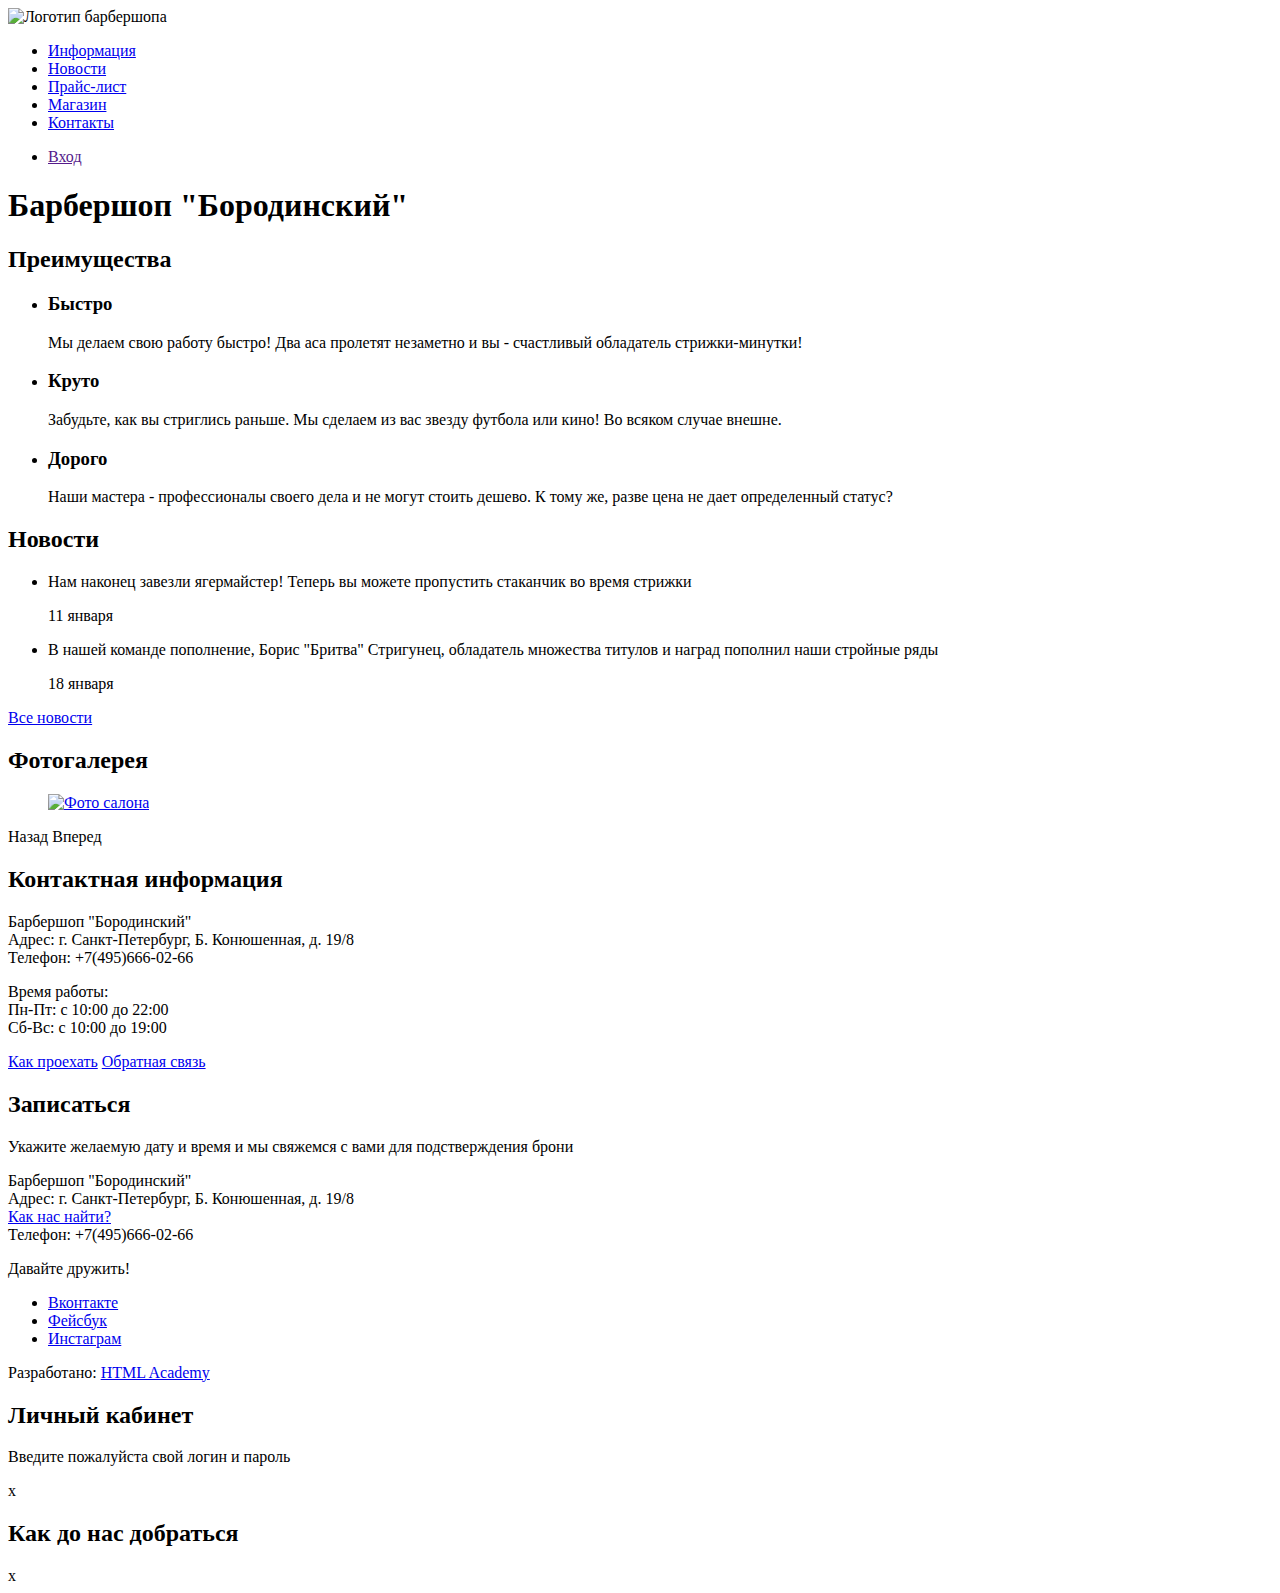
==== index.html @ 33762629 "Выполнила разметку" ====
<!DOCTYPE html>
<html lang="ru">
  <head>
    <meta charset="utf-8">
    <title>HTML Academy: Барбершоп</title>
  </head>
  <body>
    <header class="main-header">
      <nav class="main-navigation">
        <a class="main-header-logo">
          <img scr="img/index-logo.svg" alt="Логотип барбершопа "Бородинский"">
        </a>
        <ul class="site-navigation">
          <li><a href="info.html">Информация</a</li>
          <li><a href="news.html">Новости</a></li>
          <li><a href="price.html">Прайс-лист</a></li>
          <li><a href="shop.html">Магазин</a></li>
          <li><a href="contacts.html">Контакты</a></li>
        </ul>
        <ul class="user-navigation">
          <li><a href="">Вход</a></li>
        </ul>
      </nav>
    </header>
    <main class="container">
      <h1 class="visually-hidden">Барбершоп "Бородинский"</h1>
      <section class="features">
        <h2 class="visually-hidden">Преимущества</h2>
        <ul>
          <li class="feature-item">
            <h3>Быстро</h3>
            <p>
              Мы делаем свою работу быстро! Два аса пролетят незаметно и вы - счастливый обладатель стрижки-минутки!
            </p>
          </li>
          <li class="feature-item">
            <h3>Круто</h3>
            <p>
              Забудьте, как вы стриглись раньше. Мы сделаем из вас звезду футбола или кино! Во всяком случае внешне.
            </p>
          </li>
          <li class="feature-item">
            <h3>Дорого</h3>
            <p>
              Наши мастера - профессионалы своего дела и не могут стоить дешево. К тому же, разве цена не дает определенный статус?
            </p>
          </li>
        </ul>
      </section>
      <section class="news">
        <h2>Новости</h2>
        <ul class="news-list">
          <li class="news-item">
            <p>
              Нам наконец завезли ягермайстер! Теперь вы можете пропустить стаканчик во время стрижки
            </p>
            <time datetime="2018-01-11">11 января</time>
          </li>
          <li class="news-item">
            <p>
              В нашей команде пополнение, Борис "Бритва" Стригунец, обладатель множества титулов и наград пополнил наши стройные ряды
            </p>
            <time datetime="2018-01-18">18 января</time>
          </li>
        </ul>
        <a class="button" href="news.html">Все новости</a>
      </section>
      <section class="gallery">
        <h2>Фотогалерея</h2>
        <figure class="gallery-content">
          <a href="#"><img src="img/studio.jpg" alt="Фото салона"></a>
        </figure>
        <span class="button button-back">Назад</span>
        <span class="button button-next">Вперед</span>
      </section>
      <section class="contacts">
        <h2>Контактная информация</h2>
        <p>
          Барбершоп "Бородинский"<br>
          Адрес: г. Санкт-Петербург, Б. Конюшенная, д. 19/8<br>
          Телефон: +7(495)666-02-66
        </p>
        <p>
          Время работы:<br>
          Пн-Пт: с 10:00 до 22:00<br>
          Сб-Вс: с 10:00 до 19:00
        </p>
        <a class="button" href="map.html">Как проехать</a>
        <a class="button" href="contacts.html">Обратная связь</a>
      </section>
      <section class="appointment">
        <h2>Записаться</h2>
        <p class="appointment-info">
          Укажите желаемую дату и время и мы свяжемся с вами для подстверждения брони
        </p>
        <!--форма-->
      </section>
    </main>
    <footer class="main-footer">
      <p class="footer-contacts">
        Барбершоп "Бородинский"<br>
        Адрес: г. Санкт-Петербург, Б. Конюшенная, д. 19/8<br>
        <a href="map.html">Как нас найти?</a><br>
        Телефон: +7(495)666-02-66
      </p>
      <div class="footer-social">
        <span>Давайте дружить!</span>
        <ul>
          <li class="social-button social-button-vk"><a href="#">Вконтакте</a></li>
          <li class="social-button social-button-fb"><a href="#">Фейсбук</a></li>
          <li class="social-button social-button-inst"><a href="#">Инстаграм</a></li>
        </ul>
      </div>
      <div class="footer-devs">
        <span>Разработано:</span>
        <a class="button" href="https://htmlacademy.ru">HTML Academy</a>
      </div>
    </footer>
    <section class="modal modal-login">
      <h2>Личный кабинет</h2>
      <p>Введите пожалуйста свой логин и пароль</p>
      <!--Форма-->
      <span class="modal-close">х</span>
    </section>
    <section class="modal modal-map">
      <h2 class="visually-hidden">Как до нас добраться</h2>
      <!--Карта-->
      <span class="modal-close">х</span>
    </section>
  </body>
</html>
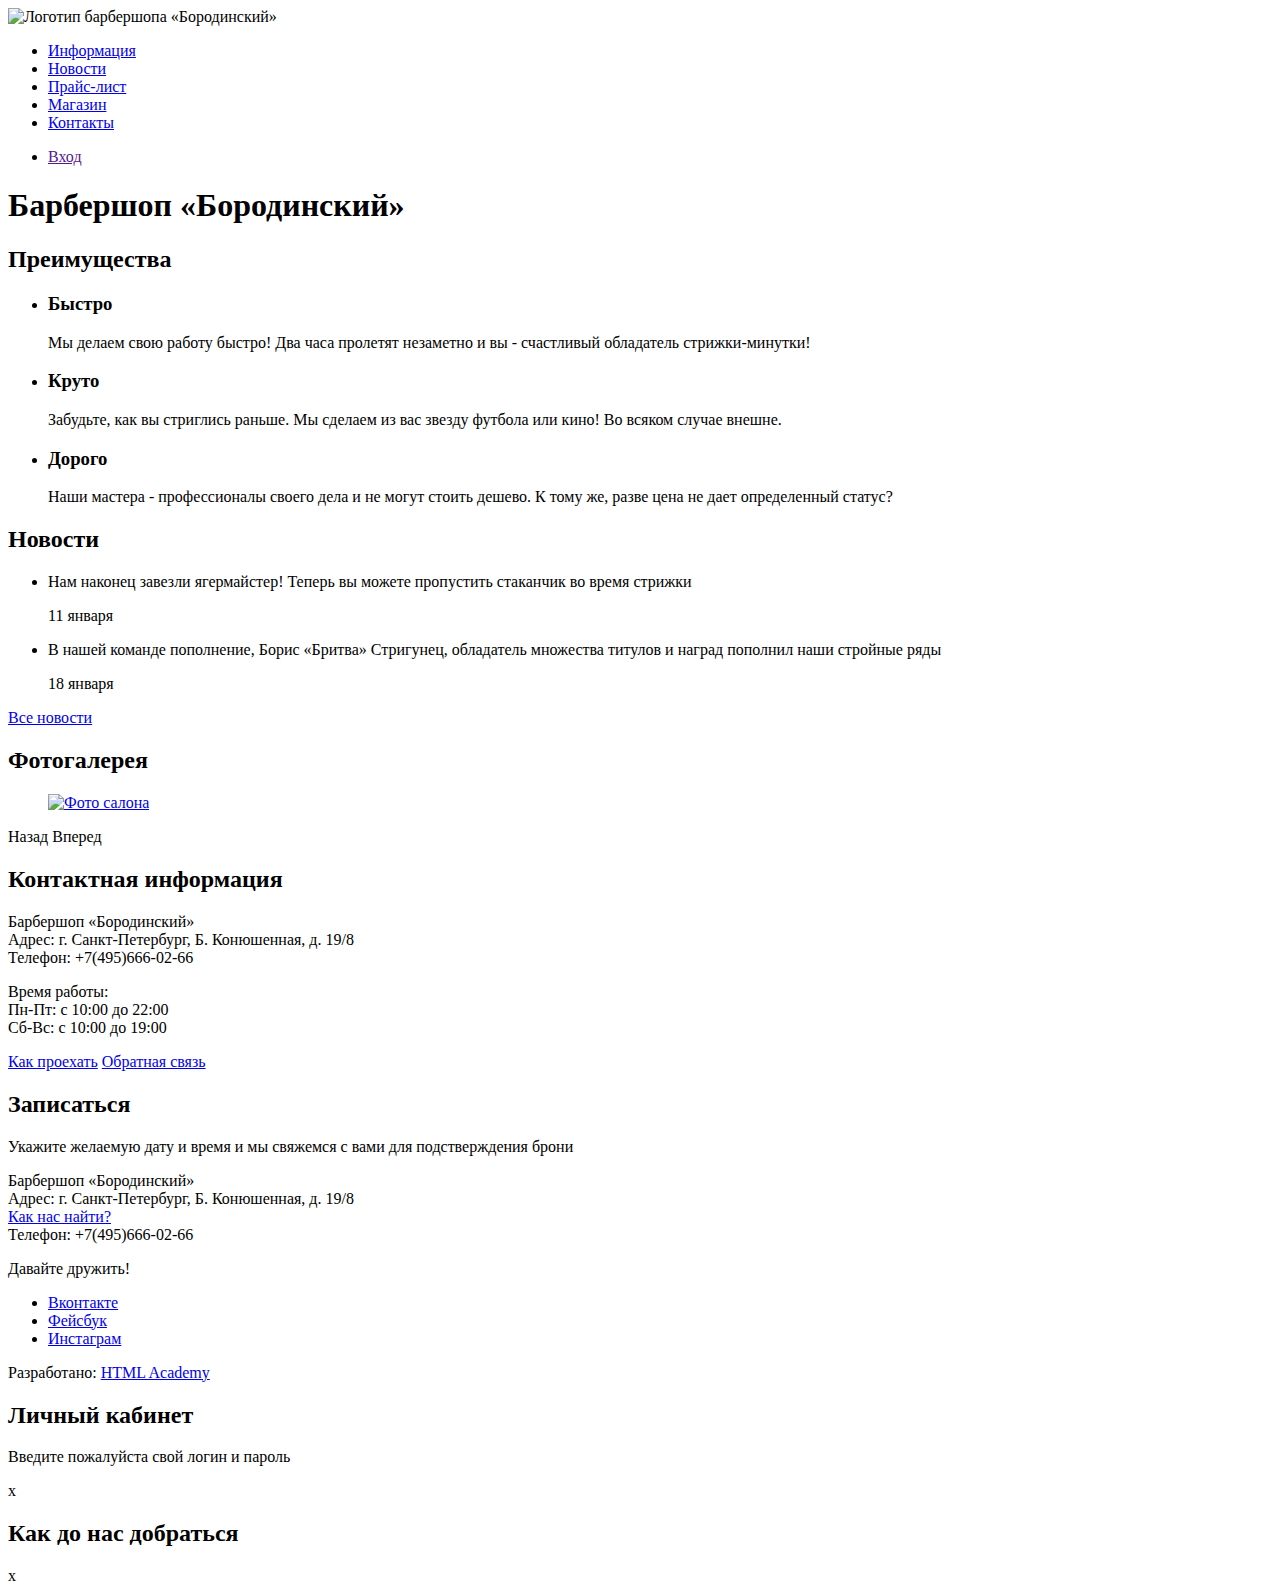
==== commit 15cea607: "Поправила косяки разметки" ====
--- a/index.html
+++ b/index.html
@@ -8,10 +8,10 @@
     <header class="main-header">
       <nav class="main-navigation">
         <a class="main-header-logo">
-          <img scr="img/index-logo.svg" alt="Логотип барбершопа "Бородинский"">
+          <img src="img/index-logo.svg" alt="Логотип барбершопа «Бородинский»">
         </a>
         <ul class="site-navigation">
-          <li><a href="info.html">Информация</a</li>
+          <li><a href="info.html">Информация</a></li>
           <li><a href="news.html">Новости</a></li>
           <li><a href="price.html">Прайс-лист</a></li>
           <li><a href="shop.html">Магазин</a></li>
@@ -23,14 +23,14 @@
       </nav>
     </header>
     <main class="container">
-      <h1 class="visually-hidden">Барбершоп "Бородинский"</h1>
+      <h1 class="visually-hidden">Барбершоп «Бородинский»</h1>
       <section class="features">
         <h2 class="visually-hidden">Преимущества</h2>
         <ul>
           <li class="feature-item">
             <h3>Быстро</h3>
             <p>
-              Мы делаем свою работу быстро! Два аса пролетят незаметно и вы - счастливый обладатель стрижки-минутки!
+              Мы делаем свою работу быстро! Два часа пролетят незаметно и вы - счастливый обладатель стрижки-минутки!
             </p>
           </li>
           <li class="feature-item">
@@ -58,7 +58,7 @@
           </li>
           <li class="news-item">
             <p>
-              В нашей команде пополнение, Борис "Бритва" Стригунец, обладатель множества титулов и наград пополнил наши стройные ряды
+              В нашей команде пополнение, Борис «Бритва» Стригунец, обладатель множества титулов и наград пополнил наши стройные ряды
             </p>
             <time datetime="2018-01-18">18 января</time>
           </li>
@@ -76,7 +76,7 @@
       <section class="contacts">
         <h2>Контактная информация</h2>
         <p>
-          Барбершоп "Бородинский"<br>
+          Барбершоп «Бородинский»<br>
           Адрес: г. Санкт-Петербург, Б. Конюшенная, д. 19/8<br>
           Телефон: +7(495)666-02-66
         </p>
@@ -98,7 +98,7 @@
     </main>
     <footer class="main-footer">
       <p class="footer-contacts">
-        Барбершоп "Бородинский"<br>
+        Барбершоп «Бородинский»<br>
         Адрес: г. Санкт-Петербург, Б. Конюшенная, д. 19/8<br>
         <a href="map.html">Как нас найти?</a><br>
         Телефон: +7(495)666-02-66
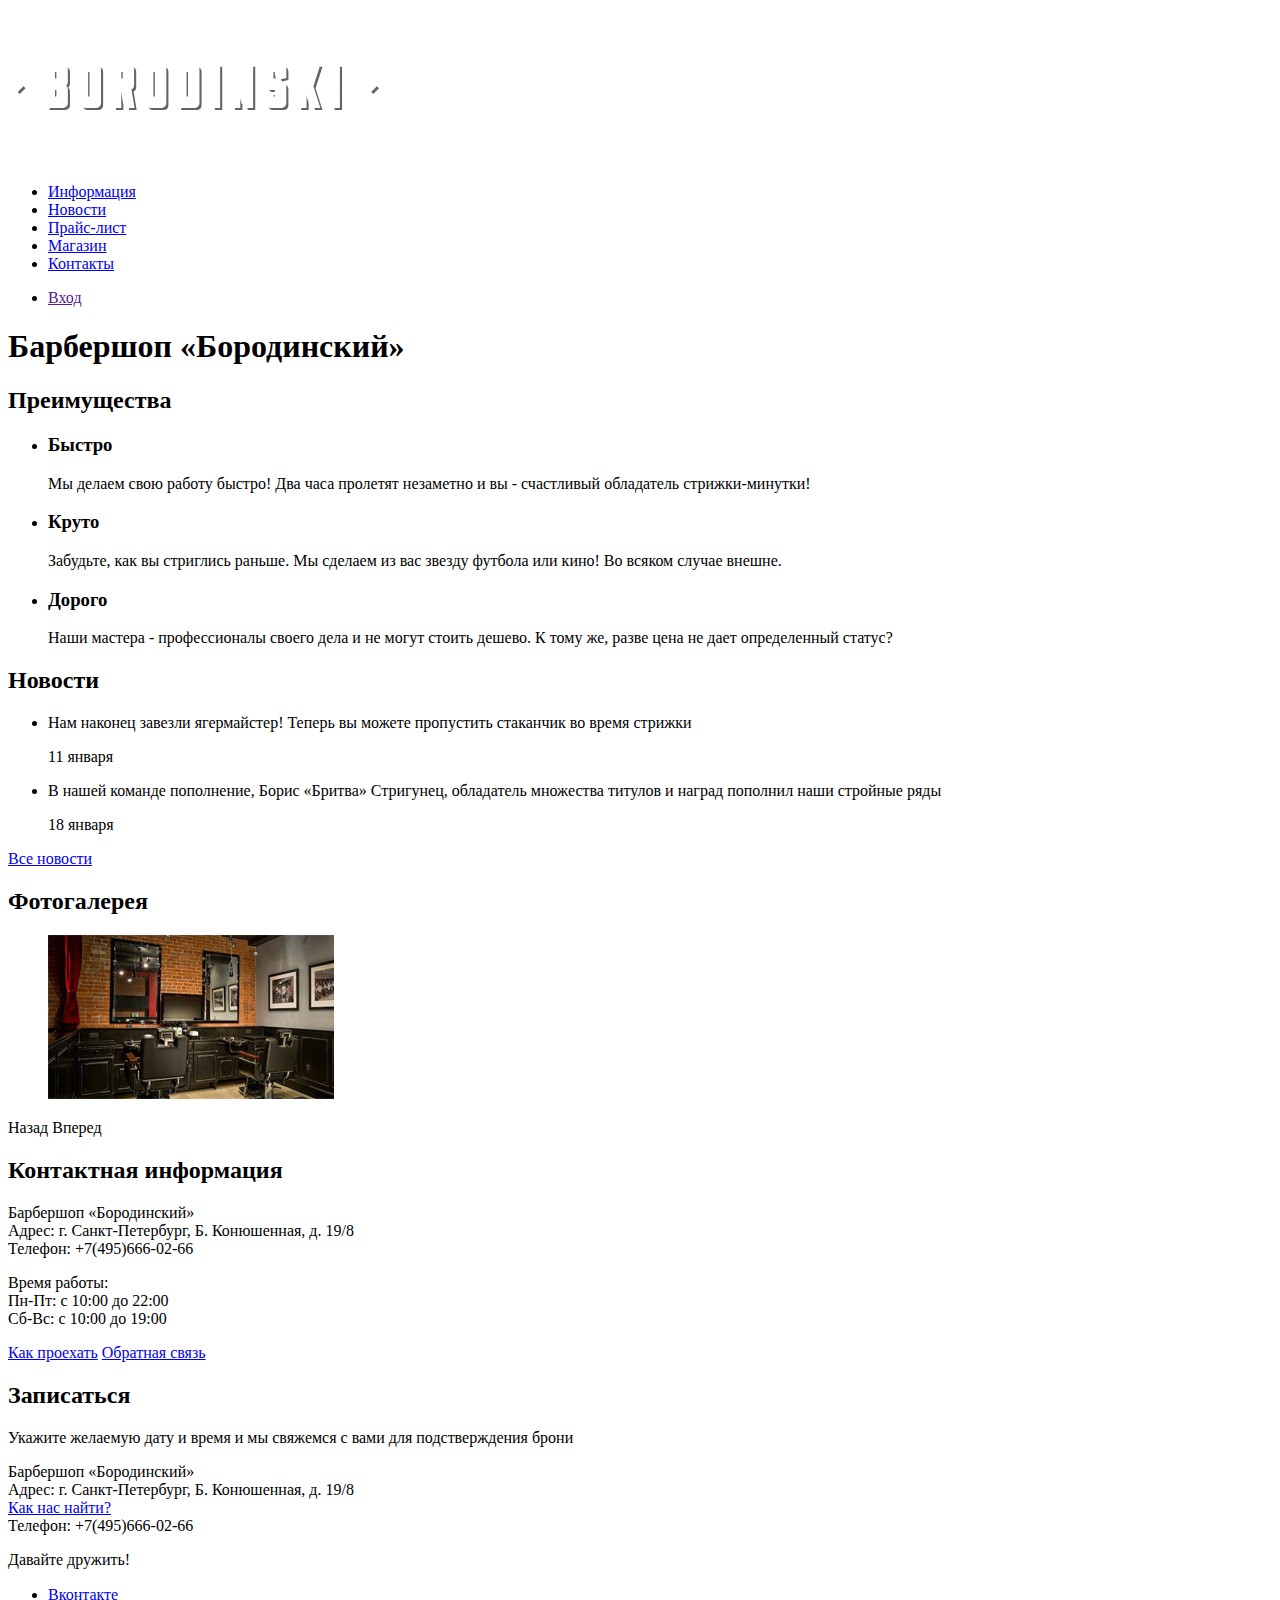
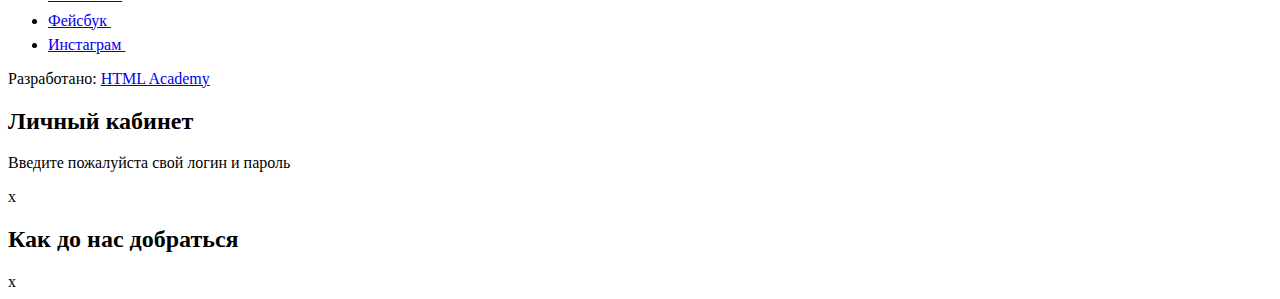
==== commit 6363bbd2: "Добавила графику и разметила страницу Прайс-лист" ====
--- a/index.html
+++ b/index.html
@@ -8,13 +8,13 @@
     <header class="main-header">
       <nav class="main-navigation">
         <a class="main-header-logo">
-          <img src="img/index-logo.svg" alt="Логотип барбершопа «Бородинский»">
+          <img src="img/index-logo.svg" alt="Логотип барбершопа «Бородинский»" width="371" height="155">
         </a>
         <ul class="site-navigation">
           <li><a href="info.html">Информация</a></li>
           <li><a href="news.html">Новости</a></li>
           <li><a href="price.html">Прайс-лист</a></li>
-          <li><a href="shop.html">Магазин</a></li>
+          <li><a href="catalog.html">Магазин</a></li>
           <li><a href="contacts.html">Контакты</a></li>
         </ul>
         <ul class="user-navigation">
@@ -68,7 +68,7 @@
       <section class="gallery">
         <h2>Фотогалерея</h2>
         <figure class="gallery-content">
-          <a href="#"><img src="img/studio.jpg" alt="Фото салона"></a>
+          <a href="#"><img src="img/interior.jpg" alt="Фото салона" width="286" height="164"></a>
         </figure>
         <span class="button button-back">Назад</span>
         <span class="button button-next">Вперед</span>
@@ -106,9 +106,15 @@
       <div class="footer-social">
         <span>Давайте дружить!</span>
         <ul>
-          <li class="social-button social-button-vk"><a href="#">Вконтакте</a></li>
-          <li class="social-button social-button-fb"><a href="#">Фейсбук</a></li>
-          <li class="social-button social-button-inst"><a href="#">Инстаграм</a></li>
+          <li class="social-button social-button-vk"><a href="#">Вконтакте
+            <img src="img/vk.svg" alt="Вконтакте" width="27" height="15">
+          </a></li>
+          <li class="social-button social-button-fb"><a href="#">Фейсбук
+            <img src="img/facebook.svg" alt="Фэйсбук" width="11" height="22">
+          </a></li>
+          <li class="social-button social-button-inst"><a href="#">Инстаграм
+            <img src="img/instagram.svg" alt="Инстаграм" width="20" height="20">
+          </a></li>
         </ul>
       </div>
       <div class="footer-devs">
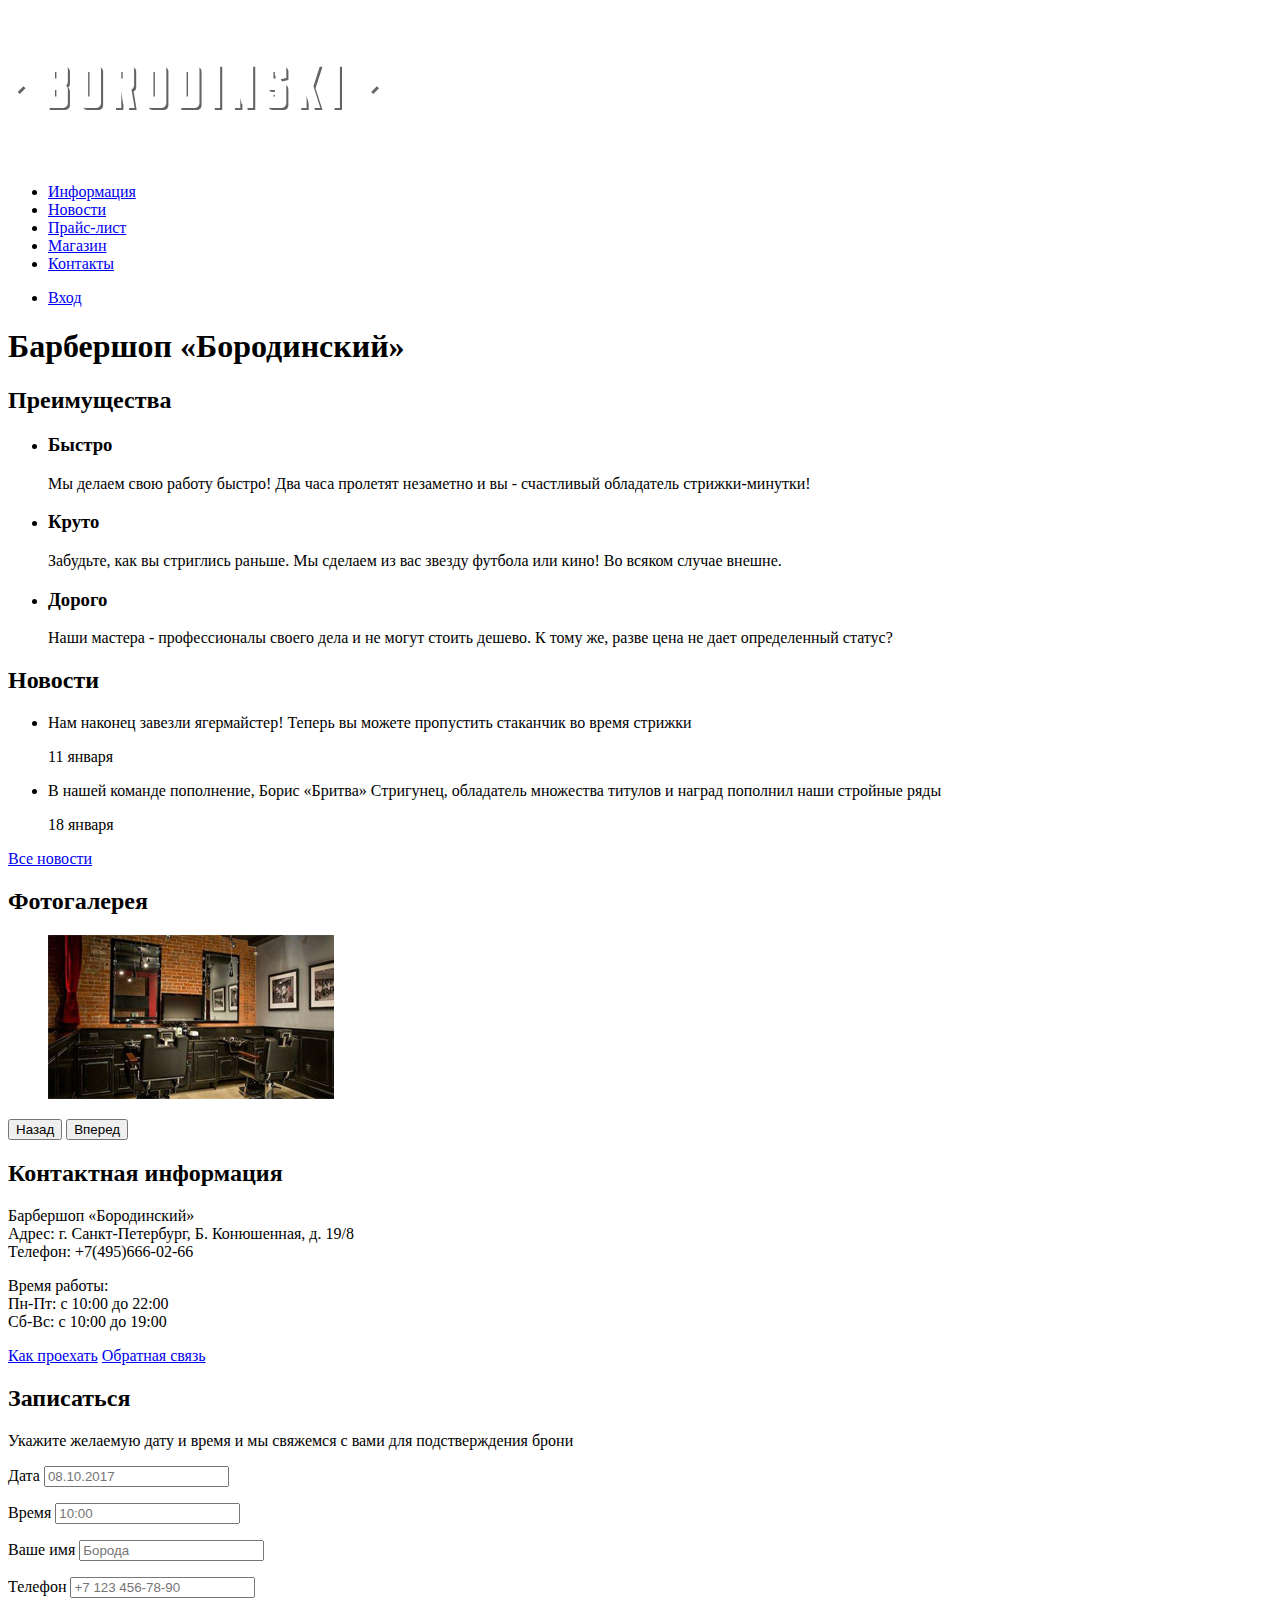
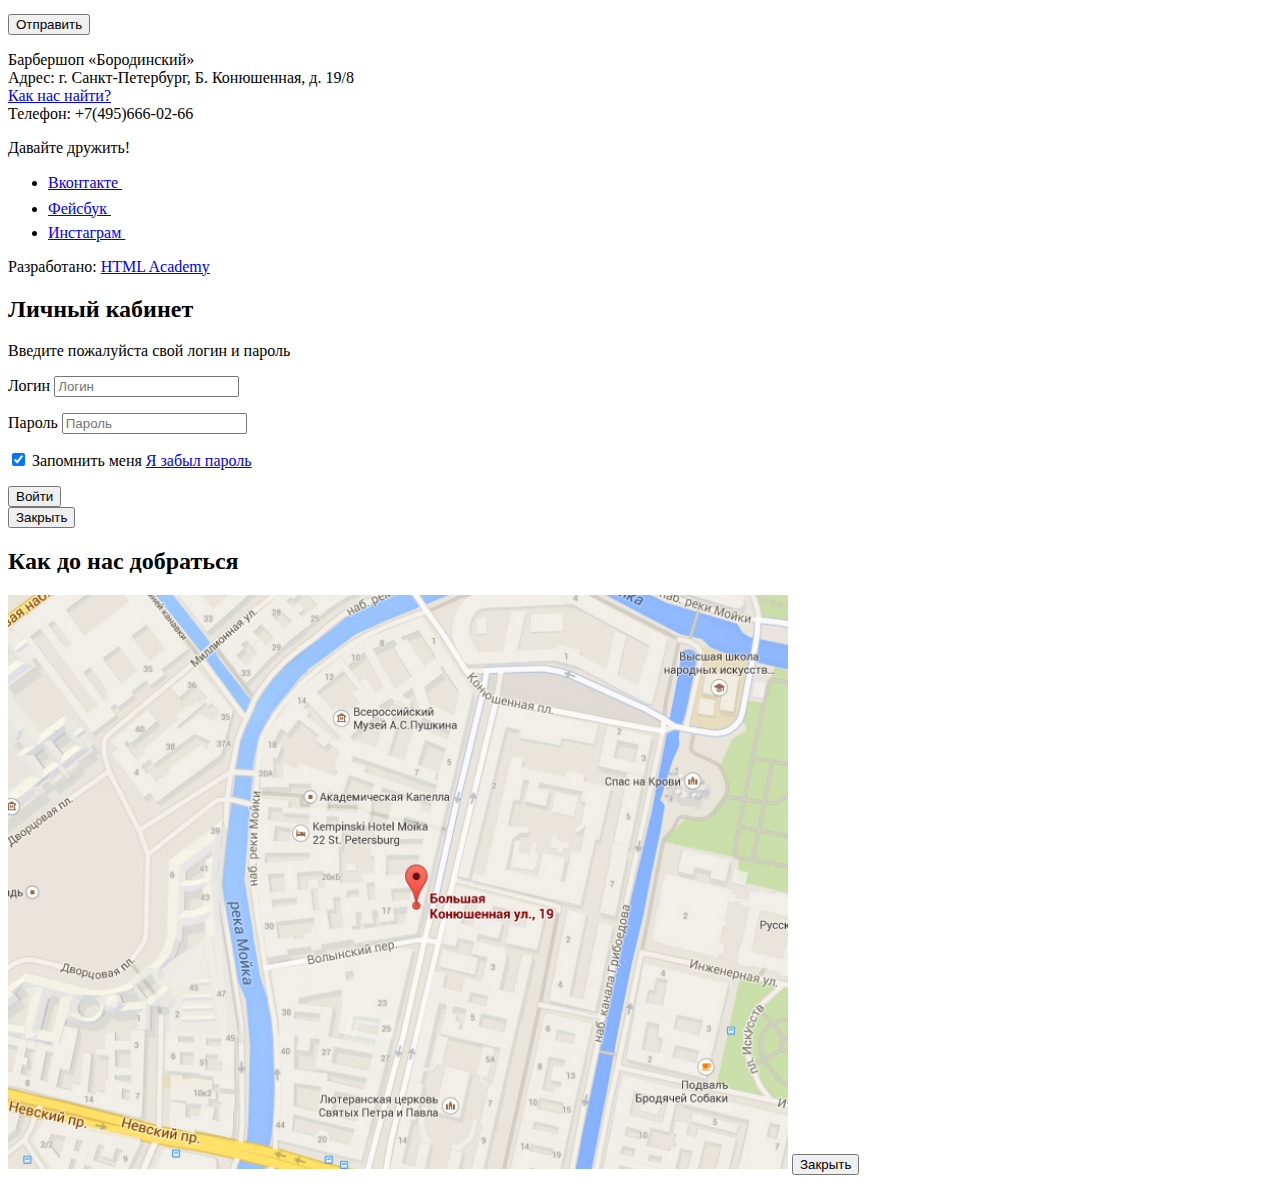
==== commit 1f54475f: "Добавила формы, проверила доступность" ====
--- a/index.html
+++ b/index.html
@@ -18,7 +18,7 @@
           <li><a href="contacts.html">Контакты</a></li>
         </ul>
         <ul class="user-navigation">
-          <li><a href="">Вход</a></li>
+          <li><a class="login-link" href="login.html">Вход</a></li>
         </ul>
       </nav>
     </header>
@@ -70,8 +70,8 @@
         <figure class="gallery-content">
           <a href="#"><img src="img/interior.jpg" alt="Фото салона" width="286" height="164"></a>
         </figure>
-        <span class="button button-back">Назад</span>
-        <span class="button button-next">Вперед</span>
+        <button class="button gallery-button gallery-button-back" type="button">Назад</button>
+        <button class="button gallery-button gallery-button-next" type="button">Вперед</button>
       </section>
       <section class="contacts">
         <h2>Контактная информация</h2>
@@ -93,7 +93,33 @@
         <p class="appointment-info">
           Укажите желаемую дату и время и мы свяжемся с вами для подстверждения брони
         </p>
-        <!--форма-->
+        <form class="appointment-form" action="https://echo.htmlacademy.ru" method="post">
+          <p class="appointment-info">
+            <label>
+              Дата
+              <input type="text" name="date" value="" placeholder="08.10.2017">
+            </label>
+          </p>
+          <p class="appointment-info">
+            <label>
+              Время
+              <input type="text" name="time" value="" placeholder="10:00">
+            </label>
+          </p>
+          <p class="appointment-info">
+            <label>
+              Ваше имя
+              <input type="text" name="name" value="" placeholder="Борода">
+            </label>
+          </p>
+          <p class="appointment-info">
+            <label>
+              Телефон
+              <input type="tel" name="tel" value="" placeholder="+7 123 456-78-90">
+            </label>
+          </p>
+          <button class="button appointment-button" type="submit">Отправить</button>
+         </form>
       </section>
     </main>
     <footer class="main-footer">
@@ -107,13 +133,13 @@
         <span>Давайте дружить!</span>
         <ul>
           <li class="social-button social-button-vk"><a href="#">Вконтакте
-            <img src="img/vk.svg" alt="Вконтакте" width="27" height="15">
+            <img src="img/vk.svg" alt="Барбершоп во Вконтакте" width="27" height="15">
           </a></li>
           <li class="social-button social-button-fb"><a href="#">Фейсбук
-            <img src="img/facebook.svg" alt="Фэйсбук" width="11" height="22">
+            <img src="img/facebook.svg" alt="Барбершоп в Фэйсбук" width="11" height="22">
           </a></li>
           <li class="social-button social-button-inst"><a href="#">Инстаграм
-            <img src="img/instagram.svg" alt="Инстаграм" width="20" height="20">
+            <img src="img/instagram.svg" alt="Барбершоп в Инстаграм" width="20" height="20">
           </a></li>
         </ul>
       </div>
@@ -125,13 +151,30 @@
     <section class="modal modal-login">
       <h2>Личный кабинет</h2>
       <p>Введите пожалуйста свой логин и пароль</p>
-      <!--Форма-->
-      <span class="modal-close">х</span>
+      <form action="" method="get">
+        <p>
+          <label class="visually-hidden" for="user-login">Логин</label>
+          <input class="login-icon-user" type="text" name="login" id="user-login" placeholder="Логин">
+        </p>
+        <p>
+          <label class="visually-hidden" for="user-password">Пароль</label>
+          <input class="login-icon-password" type="password" name="password" id="user-password" placeholder="Пароль">
+        </p>
+        <p>
+          <label>
+            <input type="checkbox" name="remember" checked>
+            Запомнить меня
+          </label>
+          <a class="restore" href="#">Я забыл пароль</a>
+        </p>
+        <button class="button button-login" type="submit">Войти</button>
+      </form>
+      <button class="modal-close" type="button">Закрыть</button>
     </section>
     <section class="modal modal-map">
       <h2 class="visually-hidden">Как до нас добраться</h2>
-      <!--Карта-->
-      <span class="modal-close">х</span>
+      <img class="map" src="img/map.jpg" alt="Офис компании по адресу ул. Большая Конюшенная 19/8, Санкт-Петербург" width="780" height="574">
+      <button class="modal-close" type="button">Закрыть</button>
     </section>
   </body>
 </html>
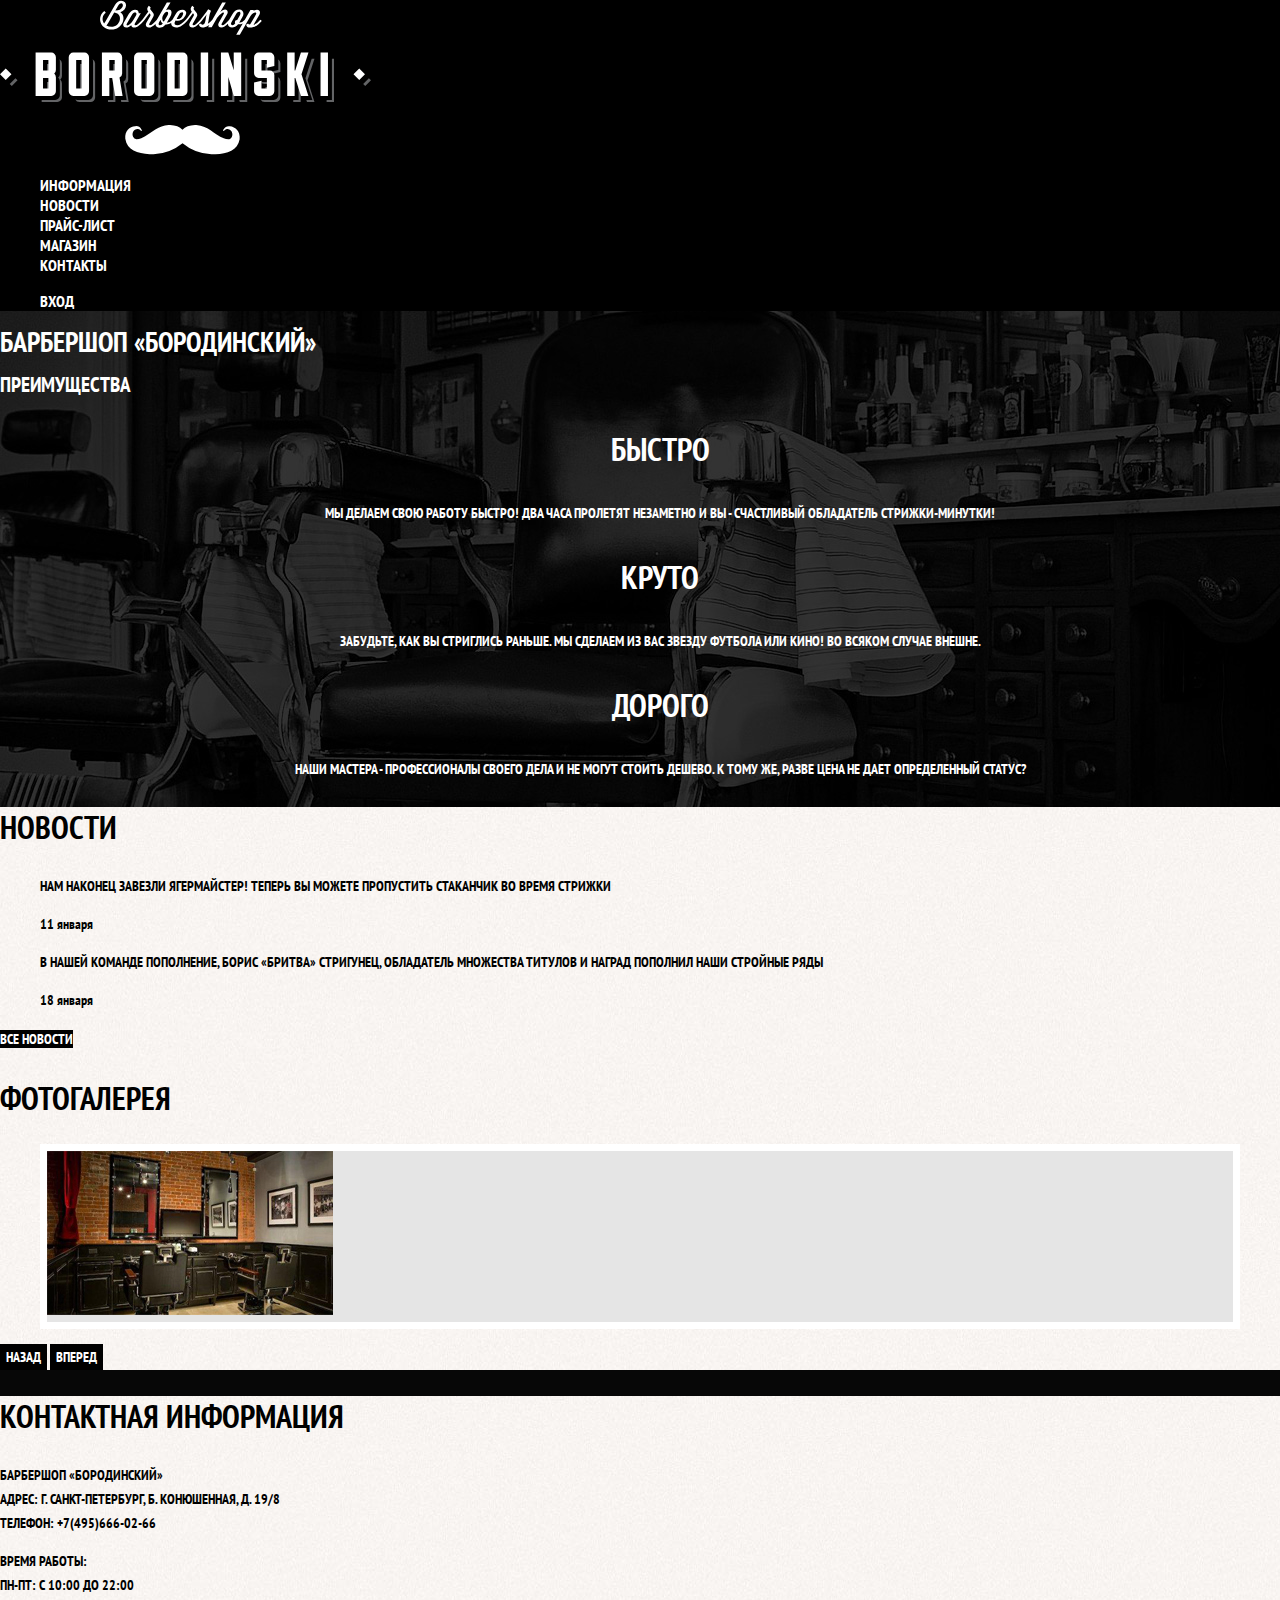
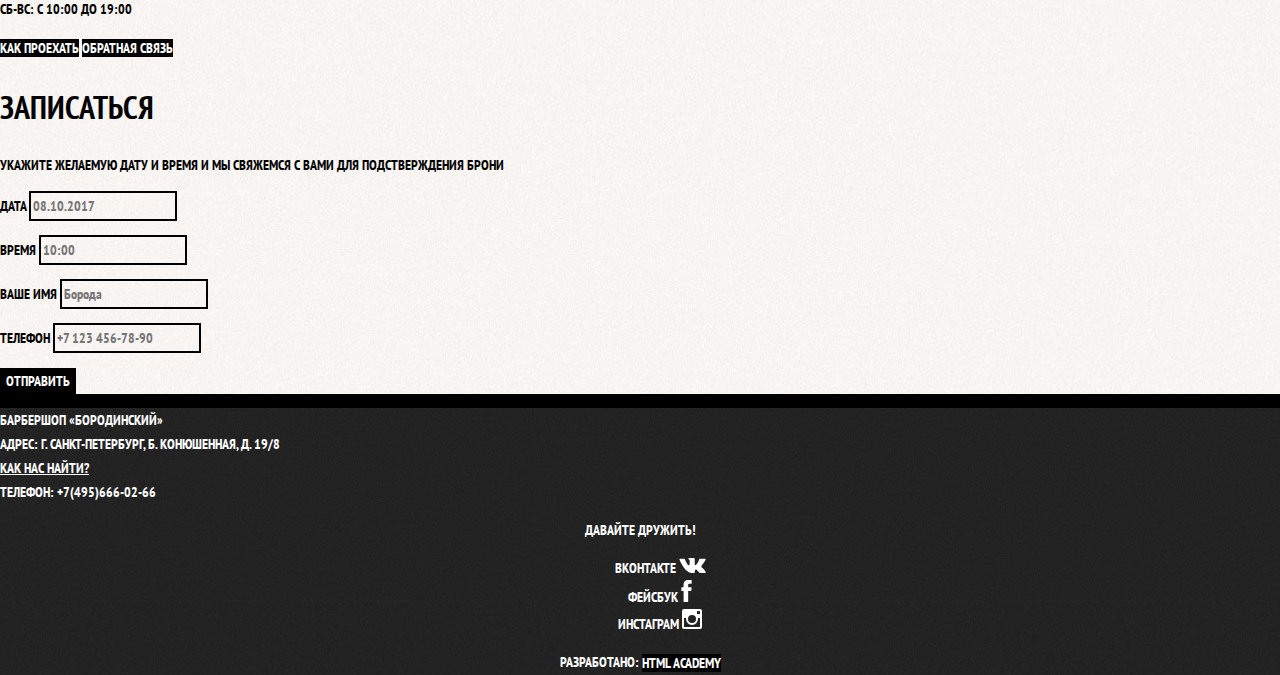
==== commit aabb85a1: "Выполнила базовую стилизацию" ====
--- a/index.html
+++ b/index.html
@@ -3,6 +3,9 @@
   <head>
     <meta charset="utf-8">
     <title>HTML Academy: Барбершоп</title>
+    <link href="https://fonts.googleapis.com/css?family=PT+Sans+Narrow:400,700&amp;subset=cyrillic" rel="stylesheet">
+    <link href="css/normalize.css" rel="stylesheet">
+    <link href="css/style.css" rel="stylesheet">
   </head>
   <body>
     <header class="main-header">
@@ -26,7 +29,7 @@
       <h1 class="visually-hidden">Барбершоп «Бородинский»</h1>
       <section class="features">
         <h2 class="visually-hidden">Преимущества</h2>
-        <ul>
+        <ul class="features-list">
           <li class="feature-item">
             <h3>Быстро</h3>
             <p>
@@ -47,82 +50,86 @@
           </li>
         </ul>
       </section>
-      <section class="news">
-        <h2>Новости</h2>
-        <ul class="news-list">
-          <li class="news-item">
-            <p>
-              Нам наконец завезли ягермайстер! Теперь вы можете пропустить стаканчик во время стрижки
+      <div class="index-column">
+        <section class="news">
+          <h2>Новости</h2>
+          <ul class="news-list">
+            <li class="news-item">
+              <p>
+                Нам наконец завезли ягермайстер! Теперь вы можете пропустить стаканчик во время стрижки
+              </p>
+              <time datetime="2018-01-11">11 января</time>
+            </li>
+            <li class="news-item">
+              <p>
+                В нашей команде пополнение, Борис «Бритва» Стригунец, обладатель множества титулов и наград пополнил наши стройные ряды
+              </p>
+              <time datetime="2018-01-18">18 января</time>
+            </li>
+          </ul>
+          <a class="button" href="news.html">Все новости</a>
+        </section>
+        <section class="gallery">
+          <h2>Фотогалерея</h2>
+          <figure class="gallery-content">
+            <a href="#"><img src="img/interior.jpg" alt="Фото салона" width="286" height="164"></a>
+          </figure>
+          <button class="button gallery-button gallery-button-back" type="button">Назад</button>
+          <button class="button gallery-button gallery-button-next" type="button">Вперед</button>
+        </section>
+      </div>
+      <div class="index-column">
+        <section class="contacts">
+          <h2>Контактная информация</h2>
+          <p>
+            Барбершоп «Бородинский»<br>
+            Адрес: г. Санкт-Петербург, Б. Конюшенная, д. 19/8<br>
+            Телефон: +7(495)666-02-66
+          </p>
+          <p>
+            Время работы:<br>
+            Пн-Пт: с 10:00 до 22:00<br>
+            Сб-Вс: с 10:00 до 19:00
+          </p>
+          <a class="button" href="map.html">Как проехать</a>
+          <a class="button" href="contacts.html">Обратная связь</a>
+        </section>
+        <section class="appointment">
+          <h2>Записаться</h2>
+          <p class="appointment-info">
+            Укажите желаемую дату и время и мы свяжемся с вами для подстверждения брони
+          </p>
+          <form class="appointment-form" action="https://echo.htmlacademy.ru" method="post">
+            <p class="appointment-info">
+              <label>
+                Дата
+                <input type="text" name="date" value="" placeholder="08.10.2017">
+              </label>
             </p>
-            <time datetime="2018-01-11">11 января</time>
-          </li>
-          <li class="news-item">
-            <p>
-              В нашей команде пополнение, Борис «Бритва» Стригунец, обладатель множества титулов и наград пополнил наши стройные ряды
+            <p class="appointment-info">
+              <label>
+                Время
+                <input type="text" name="time" value="" placeholder="10:00">
+              </label>
             </p>
-            <time datetime="2018-01-18">18 января</time>
-          </li>
-        </ul>
-        <a class="button" href="news.html">Все новости</a>
-      </section>
-      <section class="gallery">
-        <h2>Фотогалерея</h2>
-        <figure class="gallery-content">
-          <a href="#"><img src="img/interior.jpg" alt="Фото салона" width="286" height="164"></a>
-        </figure>
-        <button class="button gallery-button gallery-button-back" type="button">Назад</button>
-        <button class="button gallery-button gallery-button-next" type="button">Вперед</button>
-      </section>
-      <section class="contacts">
-        <h2>Контактная информация</h2>
-        <p>
-          Барбершоп «Бородинский»<br>
-          Адрес: г. Санкт-Петербург, Б. Конюшенная, д. 19/8<br>
-          Телефон: +7(495)666-02-66
-        </p>
-        <p>
-          Время работы:<br>
-          Пн-Пт: с 10:00 до 22:00<br>
-          Сб-Вс: с 10:00 до 19:00
-        </p>
-        <a class="button" href="map.html">Как проехать</a>
-        <a class="button" href="contacts.html">Обратная связь</a>
-      </section>
-      <section class="appointment">
-        <h2>Записаться</h2>
-        <p class="appointment-info">
-          Укажите желаемую дату и время и мы свяжемся с вами для подстверждения брони
-        </p>
-        <form class="appointment-form" action="https://echo.htmlacademy.ru" method="post">
-          <p class="appointment-info">
-            <label>
-              Дата
-              <input type="text" name="date" value="" placeholder="08.10.2017">
-            </label>
-          </p>
-          <p class="appointment-info">
-            <label>
-              Время
-              <input type="text" name="time" value="" placeholder="10:00">
-            </label>
-          </p>
-          <p class="appointment-info">
-            <label>
-              Ваше имя
-              <input type="text" name="name" value="" placeholder="Борода">
-            </label>
-          </p>
-          <p class="appointment-info">
-            <label>
-              Телефон
-              <input type="tel" name="tel" value="" placeholder="+7 123 456-78-90">
-            </label>
-          </p>
-          <button class="button appointment-button" type="submit">Отправить</button>
-         </form>
-      </section>
+            <p class="appointment-info">
+              <label>
+                Ваше имя
+                <input type="text" name="name" value="" placeholder="Борода">
+              </label>
+            </p>
+            <p class="appointment-info">
+              <label>
+                Телефон
+                <input type="tel" name="tel" value="" placeholder="+7 123 456-78-90">
+              </label>
+            </p>
+            <button class="button appointment-button" type="submit">Отправить</button>
+           </form>
+        </section>
+      </div>
     </main>
-    <footer class="main-footer">
+    <footer class="general-footer">
       <p class="footer-contacts">
         Барбершоп «Бородинский»<br>
         Адрес: г. Санкт-Петербург, Б. Конюшенная, д. 19/8<br>
@@ -151,7 +158,7 @@
     <section class="modal modal-login">
       <h2>Личный кабинет</h2>
       <p>Введите пожалуйста свой логин и пароль</p>
-      <form action="" method="get">
+      <form class="login-form" action="https://echo.htmlacademy.ru" method="post">
         <p>
           <label class="visually-hidden" for="user-login">Логин</label>
           <input class="login-icon-user" type="text" name="login" id="user-login" placeholder="Логин">
@@ -161,7 +168,7 @@
           <input class="login-icon-password" type="password" name="password" id="user-password" placeholder="Пароль">
         </p>
         <p>
-          <label>
+          <label class="login-checkbox">
             <input type="checkbox" name="remember" checked>
             Запомнить меня
           </label>
--- a/css/style.css
+++ b/css/style.css
@@ -0,0 +1,384 @@
+body {
+  margin: 0;
+  padding: 0;
+
+  font-family: "PT Sans Narrow", Arial, sans-serif;
+  font-size: 14px;
+  line-height: 24px;
+  text-transform: uppercase;
+  font-weight: 700;
+  color: #ffffff;
+
+  background-color: #000000;
+  background-image: url("../img/main-background.jpg");
+  background-position: top center;
+  background-repeat: no-repeat;
+}
+
+.inner-page {
+  color: #000000;
+
+  background-color: #f9f6f3;
+  background-image: url("../img/pattern-light.jpg");
+  background-position: 0 0;
+  background-repeat: repeat;
+}
+
+a {
+  text-decoration: none;
+}
+
+.button {
+  font: inherit;
+
+  text-align: center;
+  color: #ffffff;
+  vertical-align: middle;
+  text-transform: uppercase;
+
+  background-color: #000000;
+  border: none;
+}
+
+.button:focus,
+.button:hover,
+.button:active {
+  background-color: #663d15;
+}
+.main-navigation {
+  font-size: 16px;
+  line-height: 20px;
+  color: #ffffff;
+
+  background-color: #000000;
+}
+
+.site-navigation,
+.user-navigation {
+  list-style: none;
+}
+
+.site-navigation a,
+.user-navigation a {
+  color: #ffffff;
+}
+
+.site-navigation a:hover,
+.site-navigation a:focus,
+.user-navigation a:hover,
+.user-navigation a:focus {
+  background-color: #242424;
+}
+
+.features-list {
+  list-style: none;
+}
+
+.feature-item {
+  text-align: center;
+}
+
+.feature-item h3 {
+  font-size: 32px;
+  line-height: 40px;
+}
+
+.index-column {
+  color: #000000;
+
+  background-color: #ffffff;
+  background-image: url("../img/pattern-light.jpg");
+  background-position: 0 0;
+  background-repeat: repeat;
+}
+
+.index-column h2 {
+  font-size: 32px;
+  line-height: 40px;
+}
+
+.news-list {
+  list-style: none;
+}
+
+.news-item time {
+  text-transform: none;
+}
+
+.gallery-content {
+  background-color: #e5e5e5;
+  border: 7px solid #ffffff;
+}
+
+.appointment-info input {
+  font: inherit;
+
+  background-color: transparent;
+  border: 2px solid #000000;
+}
+
+.appointment-item input:focus {
+  border-color: #663d15;
+}
+
+.page-title {
+  font-size: 30px;
+  line-height: 42px;
+}
+
+.breadcrumbs {
+  list-style: none;
+}
+
+.breadcrumbs a {
+  color: #000000;
+}
+
+.breadcrumbs a:hover,
+.breadcrumbs a:focus{
+  text-decoration: underline;
+}
+
+.breadcrumbs-current{
+  color: #aba9a7;
+}
+
+.filters fieldset {
+  border: none;
+}
+
+.filters legend {
+  font-size: 24px;
+  line-height: 30px;
+}
+
+.filters ul {
+  list-style: none;
+  line-height: 18px;
+}
+
+.filter-input:hover + label,
+.filter-input:focus + label {
+  color: #663d15;
+}
+
+.filter-input:disabled + label {
+  color: #000000;
+
+  opacity: 0.5;
+}
+
+.item-list {
+  list-style: none;
+}
+
+.item-card {
+  background-color: #f8f8f8;
+  box-shadow: 0 0 10px rgba(0, 0, 0, 0.1);
+}
+
+.item-card:hover {
+  box-shadow: 0 0 10px rgba(0, 0, 0, 0.2);
+}
+
+.item-card a {
+  color: #000000;
+}
+
+.item-card h3 {
+  font-size: 14px;
+  line-height: 18px;
+}
+
+.item-class {
+  text-transform: none;
+}
+
+.item-price span {
+  font-size: 14px;
+  line-height: 20px;
+  text-align: center;
+
+  background-color: #e5e5e5;
+}
+
+.item-price .button {
+  color: #ffffff;
+  line-height: 20px;
+}
+
+.pagination-list {
+  list-style: none;
+}
+
+.pagination-item a{
+  color: #ffffff;
+
+  background-color: #000000;
+}
+
+.pagination-item a:hover,
+.pagination-item a:focus,
+.pagination-item a:active {
+  background-color: #663d15;
+}
+
+.pagination-item-current a{
+  color: #000000;
+
+  background-color: #ffffff;
+}
+
+.pagination-item-current a:hover,
+.pagination-item-current a:focus,
+.pagination-item-current a:active {
+  color: #000000;
+
+  background-color: #ffffff;
+}
+
+.item-photo-preview {
+  list-style: none;
+}
+
+.item-photos img {
+  box-shadow: 0 0 10px 2px rgba(0, 0, 0, 0.1);
+}
+
+.item-article {
+  text-align: right;
+  color: #aeaeae;
+}
+
+.item-info h3 {
+  font-size: 24px;
+  line-height: 30px;
+}
+
+.item-info ul {
+  list-style: none;
+}
+
+.price-slogan {
+  font-size: 48px;
+  line-height: 48px;
+  text-align: center;
+}
+
+.use-products h2{
+  font-size: 24px;
+  line-height: 30px;
+}
+
+.use-products ul {
+  list-style: none;
+}
+
+.our-price h2 {
+  font-size: 24px;
+  line-height: 30px;
+}
+
+.our-price table {
+  border-collapse: collapse;
+}
+
+.our-price td {
+  border: 2px solid #000000;
+  border-collapse: collapse;
+
+  background-color: #f9f6f3;
+}
+
+.short-about-us h2 {
+  font-size: 24px;
+  line-height: 30px;
+}
+
+.general-footer {
+  color: #ffffff;
+
+  background-color: #232323;
+  background-image: url("../img/pattern-dark.jpg");
+  background-position: 0 0;
+  background-repeat: repeat;
+}
+
+.footer-contacts a{
+  color: #ffffff;
+  text-decoration: underline;
+}
+.footer-contacts a:hover,
+.footer-contacts a:focus {
+  text-decoration: none;
+}
+
+.footer-social {
+  text-align: center;
+}
+
+.footer-social ul {
+  list-style: none;
+}
+
+.social-button a {
+  color: #ffffff;
+}
+
+.footer-devs {
+  text-align: center;
+}
+
+.footer-devs .button:hover,
+.footer-devs .button:focus {
+  color: #000000;
+
+  background-color: #ffffff;
+}
+
+.modal {
+  color: #000000;
+
+  background-color: #ffffff;
+  background-image: url("../img/pattern-light.jpg");
+  background-position: 0 0;
+  background-repeat: repeat;
+}
+
+.modal h2 {
+  font-size: 30px;
+  line-height: 42px;
+}
+
+.login-form input[type="text"],
+.login-form input[type="password"] {
+  font: inherit;
+  color: #000000;
+  text-transform: uppercase;
+
+  background-color: #f9f6f3;
+  border: 2px solid #000000;
+}
+
+.login-form input:focus {
+  border-color: #663d15;
+}
+
+.login-checkbox:focus,
+.login-checkbox:hover {
+  color: #663d15;
+}
+
+.restore {
+  color: #000000;
+  text-decoration: underline;
+}
+
+.restore:hover,
+.restore:focus {
+  text-decoration: none;
+}
+
+.modal {
+  display: none;
+}
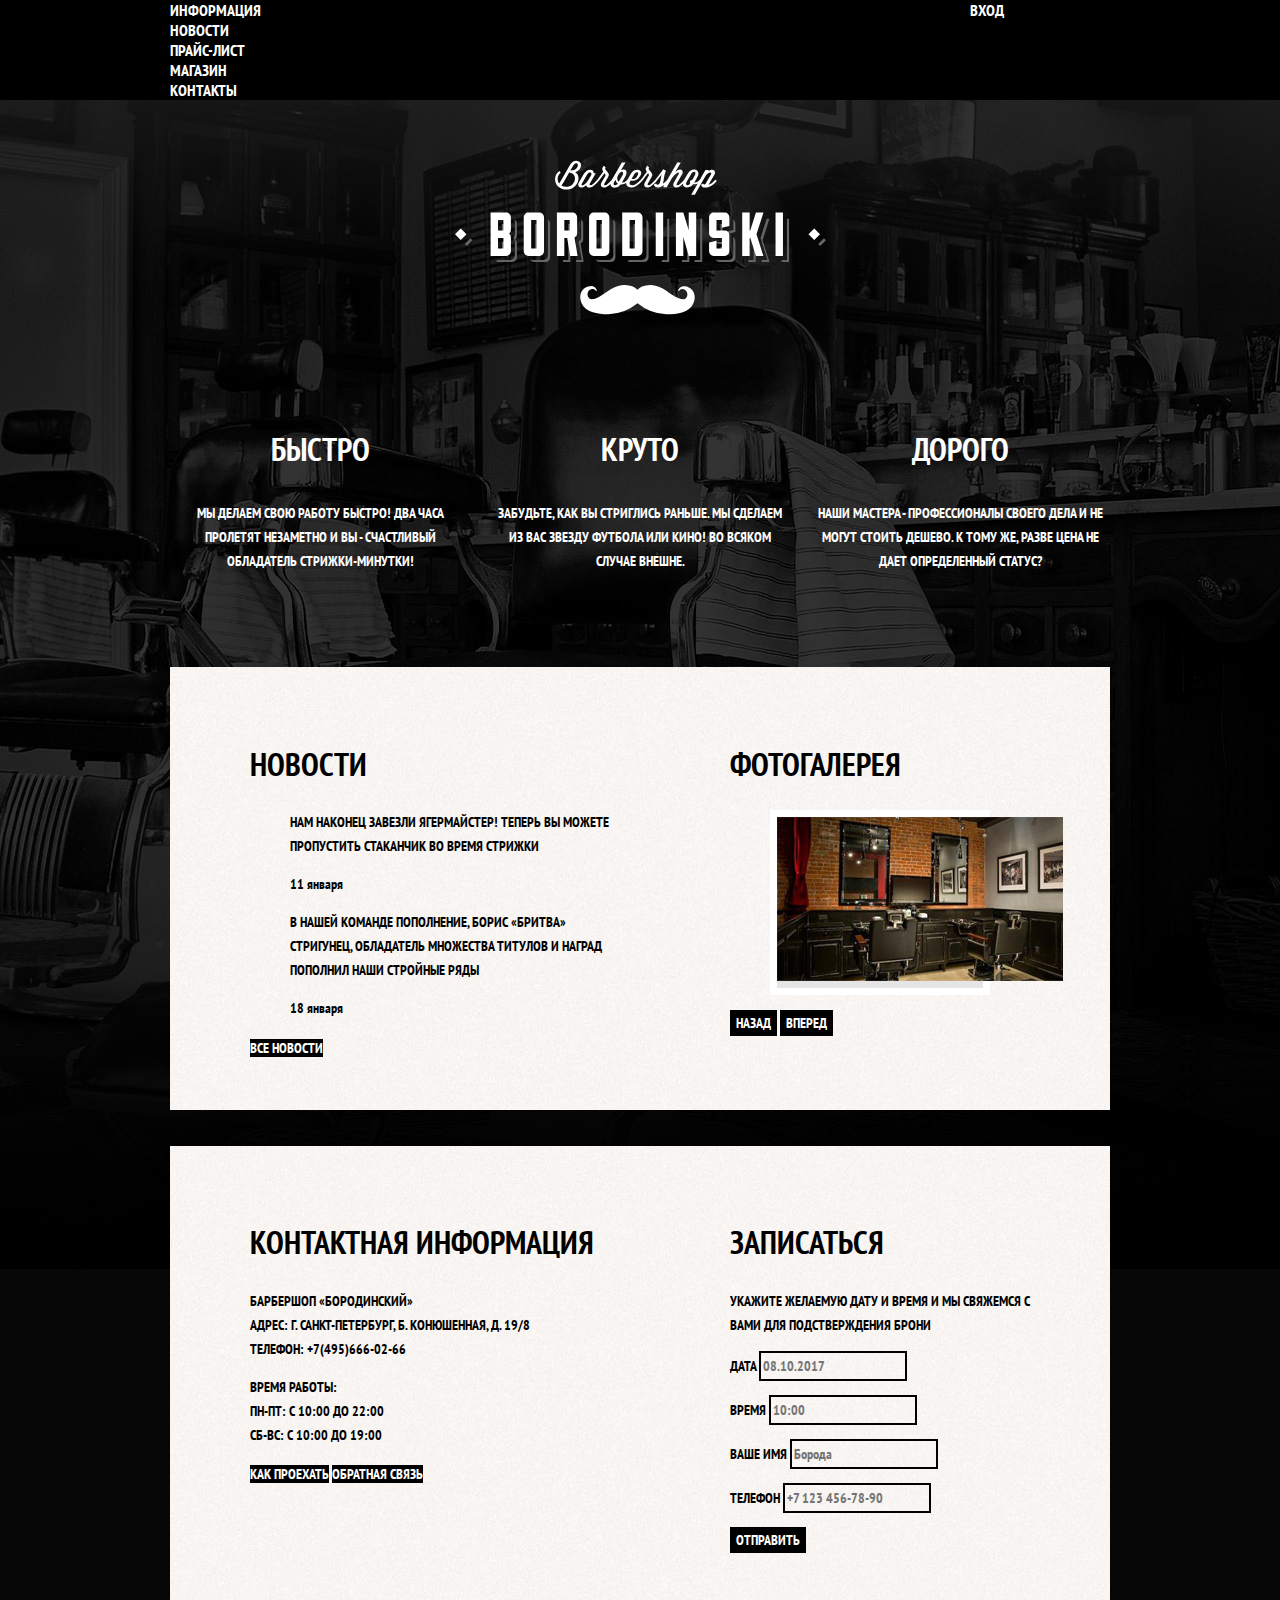
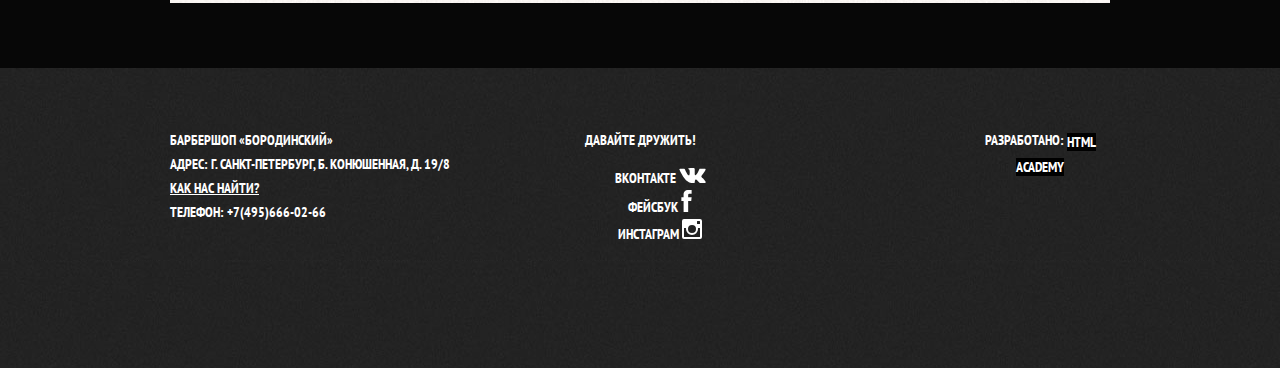
==== commit 304d9770: "Начала строить сетку" ====
--- a/index.html
+++ b/index.html
@@ -10,22 +10,25 @@
   <body>
     <header class="main-header">
       <nav class="main-navigation">
-        <a class="main-header-logo">
-          <img src="img/index-logo.svg" alt="Логотип барбершопа «Бородинский»" width="371" height="155">
-        </a>
-        <ul class="site-navigation">
-          <li><a href="info.html">Информация</a></li>
-          <li><a href="news.html">Новости</a></li>
-          <li><a href="price.html">Прайс-лист</a></li>
-          <li><a href="catalog.html">Магазин</a></li>
-          <li><a href="contacts.html">Контакты</a></li>
-        </ul>
-        <ul class="user-navigation">
-          <li><a class="login-link" href="login.html">Вход</a></li>
-        </ul>
+        <div class="main-navigation-wrapper container">
+          <ul class="site-navigation">
+            <li><a href="info.html">Информация</a></li>
+            <li><a href="news.html">Новости</a></li>
+            <li><a href="price.html">Прайс-лист</a></li>
+            <li><a href="catalog.html">Магазин</a></li>
+            <li><a href="contacts.html">Контакты</a></li>
+          </ul>
+          <ul class="user-navigation">
+            <li><a class="login-link" href="login.html">Вход</a></li>
+          </ul>
+        </div>
       </nav>
     </header>
+
     <main class="container">
+      <a class="main-header-logo">
+        <img src="img/index-logo.svg" alt="Логотип барбершопа «Бородинский»" width="371" height="155">
+      </a>
       <h1 class="visually-hidden">Барбершоп «Бородинский»</h1>
       <section class="features">
         <h2 class="visually-hidden">Преимущества</h2>
@@ -130,29 +133,31 @@
       </div>
     </main>
     <footer class="general-footer">
-      <p class="footer-contacts">
-        Барбершоп «Бородинский»<br>
-        Адрес: г. Санкт-Петербург, Б. Конюшенная, д. 19/8<br>
-        <a href="map.html">Как нас найти?</a><br>
-        Телефон: +7(495)666-02-66
-      </p>
-      <div class="footer-social">
-        <span>Давайте дружить!</span>
-        <ul>
-          <li class="social-button social-button-vk"><a href="#">Вконтакте
-            <img src="img/vk.svg" alt="Барбершоп во Вконтакте" width="27" height="15">
-          </a></li>
-          <li class="social-button social-button-fb"><a href="#">Фейсбук
-            <img src="img/facebook.svg" alt="Барбершоп в Фэйсбук" width="11" height="22">
-          </a></li>
-          <li class="social-button social-button-inst"><a href="#">Инстаграм
-            <img src="img/instagram.svg" alt="Барбершоп в Инстаграм" width="20" height="20">
-          </a></li>
-        </ul>
-      </div>
-      <div class="footer-devs">
-        <span>Разработано:</span>
-        <a class="button" href="https://htmlacademy.ru">HTML Academy</a>
+      <div class="general-footer-wrapper container">
+        <p class="footer-contacts">
+          Барбершоп «Бородинский»<br>
+          Адрес: г. Санкт-Петербург, Б. Конюшенная, д. 19/8<br>
+          <a href="map.html">Как нас найти?</a><br>
+          Телефон: +7(495)666-02-66
+        </p>
+        <div class="footer-social">
+          <span>Давайте дружить!</span>
+          <ul>
+            <li class="social-button social-button-vk"><a href="#">Вконтакте
+              <img src="img/vk.svg" alt="Барбершоп во Вконтакте" width="27" height="15">
+            </a></li>
+            <li class="social-button social-button-fb"><a href="#">Фейсбук
+              <img src="img/facebook.svg" alt="Барбершоп в Фэйсбук" width="11" height="22">
+            </a></li>
+            <li class="social-button social-button-inst"><a href="#">Инстаграм
+              <img src="img/instagram.svg" alt="Барбершоп в Инстаграм" width="20" height="20">
+            </a></li>
+          </ul>
+        </div>
+        <div class="footer-devs">
+          <span>Разработано:</span>
+          <a class="button" href="https://htmlacademy.ru">HTML Academy</a>
+        </div>
       </div>
     </footer>
     <section class="modal modal-login">
--- a/css/style.css
+++ b/css/style.css
@@ -15,6 +15,20 @@
   background-repeat: no-repeat;
 }
 
+.container {
+  width: 940px;
+  padding: 0 10px;
+  margin: 0 auto;
+}
+
+.visually-hidden {
+  position: absolute;
+  clip: rect(0 0 0 0);
+  width: 1px;
+  height: 1px;
+  margin: -1px;
+}
+
 .inner-page {
   color: #000000;
 
@@ -45,12 +59,41 @@
 .button:active {
   background-color: #663d15;
 }
+
+.general-header-logo {
+  padding: 23px 20px;
+}
+
 .main-navigation {
   font-size: 16px;
   line-height: 20px;
   color: #ffffff;
 
   background-color: #000000;
+}
+
+.main-navigation ul {
+  margin: 0;
+  padding: 0;
+}
+
+.main-navigation-wrapper {
+  margin-bottom: 60px;
+  display: flex;
+  justify-content: space-between;
+  min-height: 70px;
+}
+.site-navigation {
+  width: 620px;
+}
+.user-navigation {
+  width: 140px;
+}
+
+.main-header-logo {
+  display: block;
+  text-align: center;
+  margin-bottom: 75px;
 }
 
 .site-navigation,
@@ -72,10 +115,18 @@
 
 .features-list {
   list-style: none;
+  min-height: 170px;
+  margin: 0;
+  padding: 0;
+  display: flex;
+  justify-content: space-between;
+  padding-bottom: 80px;
 }
 
 .feature-item {
   text-align: center;
+  width: 300px;
+  min-height: 170px;
 }
 
 .feature-item h3 {
@@ -84,6 +135,11 @@
 }
 
 .index-column {
+  display: flex;
+  justify-content: space-between;
+  padding: 50px 80px;
+  margin-bottom: 36px;
+
   color: #000000;
 
   background-color: #ffffff;
@@ -97,6 +153,24 @@
   line-height: 40px;
 }
 
+.news {
+  min-height: 135px;
+  width: 380px;
+}
+.gallery {
+  min-height: 135px;
+  width: 300px;
+}
+.contacts {
+  min-height: 135px;
+  width: 380px;
+}
+
+.appointment {
+  min-height: 135px;
+  width: 300px;
+}
+
 .news-list {
   list-style: none;
 }
@@ -124,10 +198,18 @@
 .page-title {
   font-size: 30px;
   line-height: 42px;
+  margin: 0;
+  margin-bottom: 15px;
+  padding: 0;
+  min-height: 42px;
 }
 
 .breadcrumbs {
   list-style: none;
+  padding: 0;
+  margin: 0;
+  margin-bottom: 50px;
+  min-height: 24px;
 }
 
 .breadcrumbs a {
@@ -143,6 +225,16 @@
   color: #aba9a7;
 }
 
+.catalog-columns {
+  display: flex;
+  justify-content: space-between;
+}
+
+.filters {
+  width: 180px;
+  min-height: 687px;
+}
+
 .filters fieldset {
   border: none;
 }
@@ -168,13 +260,28 @@
   opacity: 0.5;
 }
 
+.items {
+  width: 700px;
+  min-height: 687px;
+  margin-left: 50px;
+}
+
 .item-list {
   list-style: none;
+  display: flex;
+  flex-wrap: wrap;
+  justify-content: space-between;
+  padding: 0;
+  margin: 0;
+  margin-bottom: 25px;
 }
 
 .item-card {
   background-color: #f8f8f8;
   box-shadow: 0 0 10px rgba(0, 0, 0, 0.1);
+  width: 220px;
+  min-height: 285px;
+  margin-bottom: 20px;
 }
 
 .item-card:hover {
@@ -209,6 +316,9 @@
 
 .pagination-list {
   list-style: none;
+  padding: 0;
+  margin: 0;
+  min-height: 47px;
 }
 
 .pagination-item a{
@@ -241,8 +351,17 @@
   list-style: none;
 }
 
+.item-photos {
+  width: 460px;
+  min-height: 677px;
+}
 .item-photos img {
   box-shadow: 0 0 10px 2px rgba(0, 0, 0, 0.1);
+}
+
+.item-info {
+  width: 390px;
+  min-height: 667px;
 }
 
 .item-article {
@@ -260,9 +379,11 @@
 }
 
 .price-slogan {
+  display: block;
   font-size: 48px;
   line-height: 48px;
   text-align: center;
+  margin-bottom: 70px;
 }
 
 .use-products h2{
@@ -271,6 +392,8 @@
 }
 
 .use-products ul {
+  margin: 0;
+  padding: 0;
   list-style: none;
 }
 
@@ -295,7 +418,32 @@
   line-height: 30px;
 }
 
+.use-products {
+  width: 400px;
+  min-height: 215px;
+  margin-bottom: 60px;
+}
+.our-price {
+  width: 460px;
+  min-height: 215px;
+  margin-bottom: 60px;
+}
+
+.about-us-info {
+  width: 390px;
+  height: 95px;
+  margin-right: 90px;
+}
+
+.inner-page .main-footer {
+  margin-top: 45px;
+}
+
 .general-footer {
+  margin-top: 65px;
+  padding: 60px 0;
+  min-height: 180px;
+
   color: #ffffff;
 
   background-color: #232323;
@@ -304,6 +452,17 @@
   background-repeat: repeat;
 }
 
+.general-footer-wrapper {
+  display: flex;
+}
+
+.footer-contacts {
+  margin: 0;
+  min-height: 100px;
+  width: 320px;
+  margin-right: 80px;
+}
+
 .footer-contacts a{
   color: #ffffff;
   text-decoration: underline;
@@ -314,6 +473,9 @@
 }
 
 .footer-social {
+  min-height: 100px;
+  width: 140px;
+
   text-align: center;
 }
 
@@ -326,6 +488,11 @@
 }
 
 .footer-devs {
+  margin: 0;
+  min-height: 100px;
+  width: 140px;
+  margin-left: auto;
+
   text-align: center;
 }
 
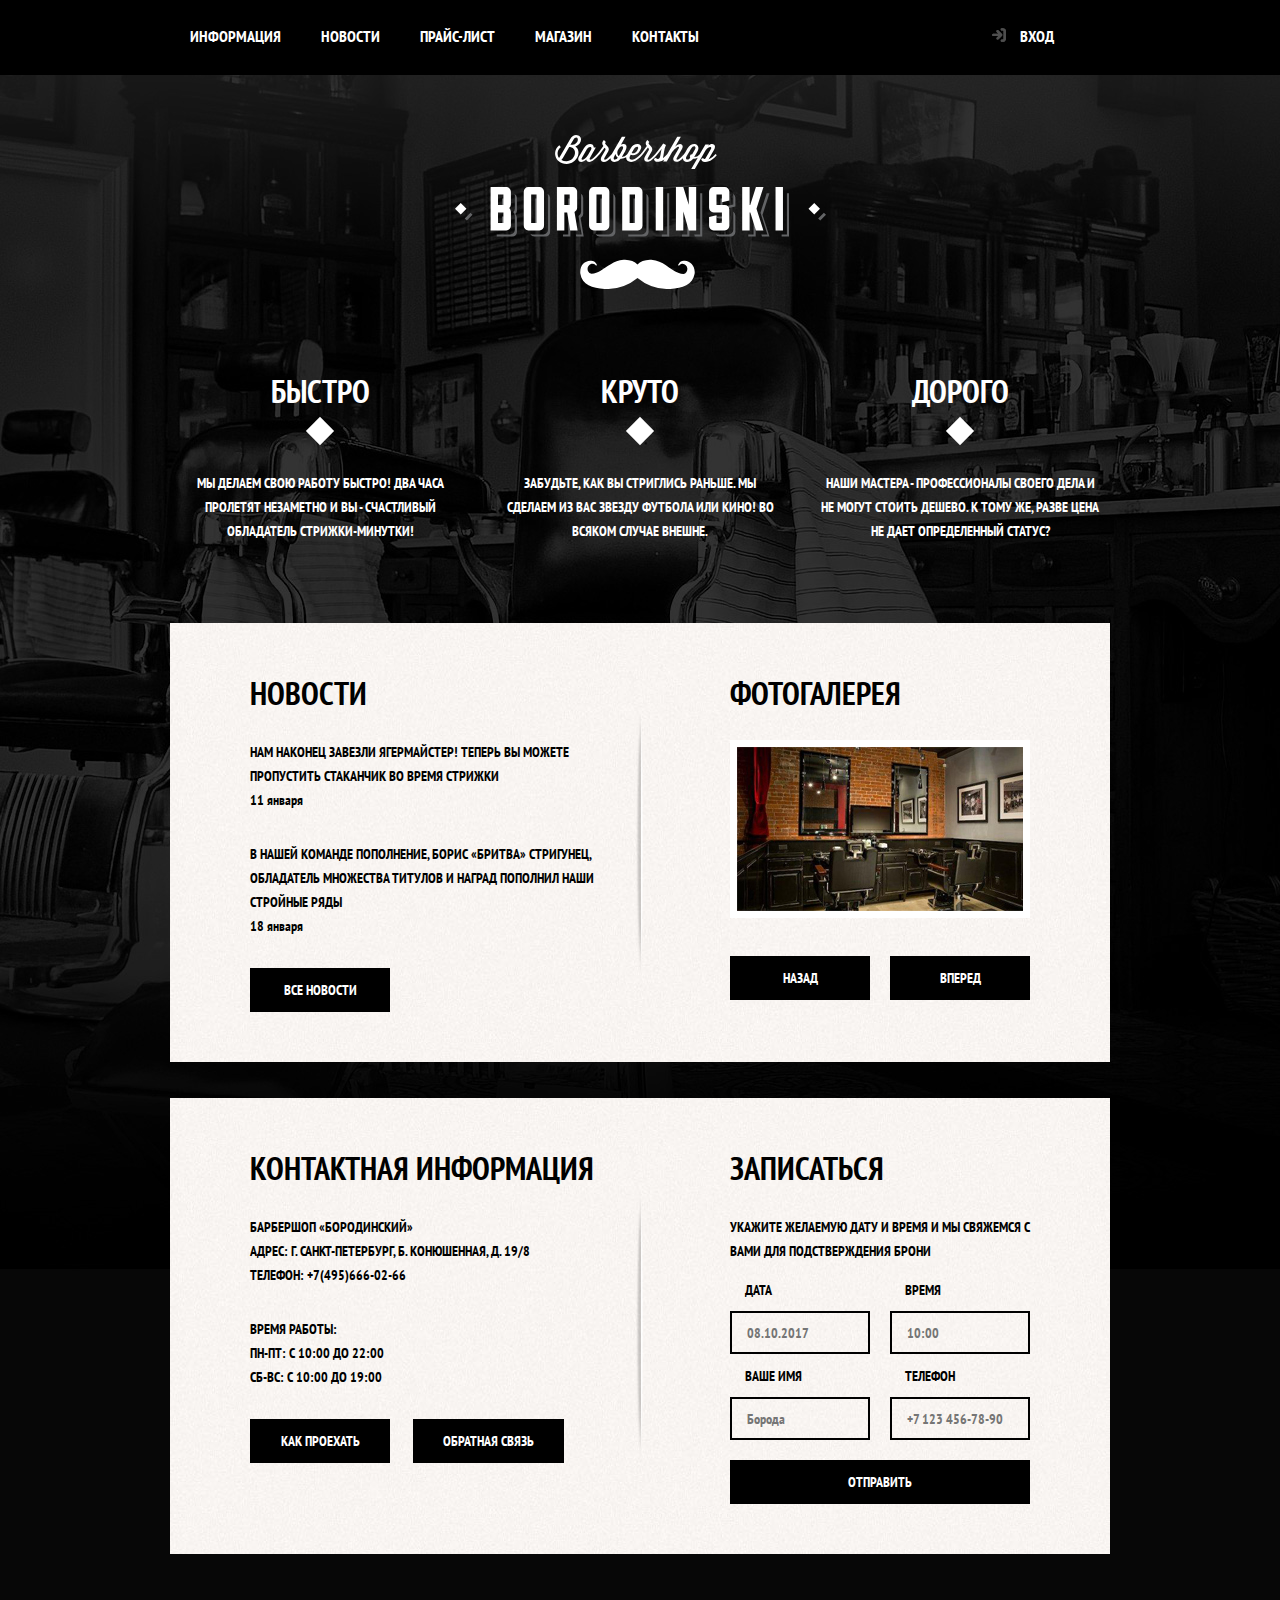
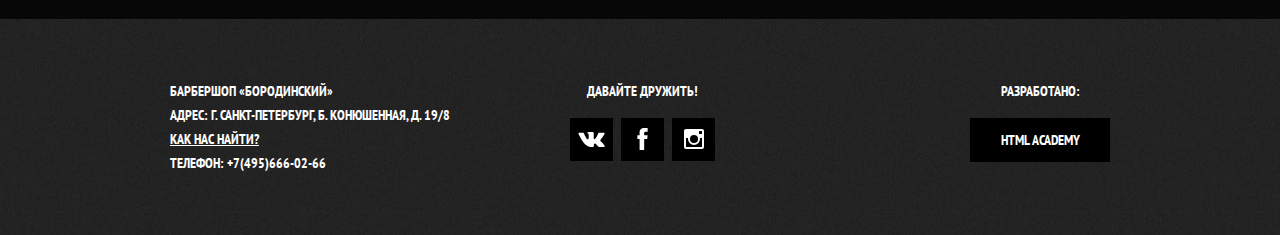
==== commit 3d5b25c8: "Стилизация декоративных элементов" ====
--- a/index.html
+++ b/index.html
@@ -74,11 +74,13 @@
         </section>
         <section class="gallery">
           <h2>Фотогалерея</h2>
-          <figure class="gallery-content">
-            <a href="#"><img src="img/interior.jpg" alt="Фото салона" width="286" height="164"></a>
-          </figure>
-          <button class="button gallery-button gallery-button-back" type="button">Назад</button>
-          <button class="button gallery-button gallery-button-next" type="button">Вперед</button>
+          <div class="gallery-wrapper">
+            <figure class="gallery-content">
+              <a href="#"><img src="img/interior.jpg" alt="Фото салона" width="286" height="164"></a>
+            </figure>
+            <button class="button gallery-button gallery-button-back" type="button">Назад</button>
+            <button class="button gallery-button gallery-button-next" type="button">Вперед</button>
+          </div>
         </section>
       </div>
       <div class="index-column">
@@ -103,29 +105,21 @@
             Укажите желаемую дату и время и мы свяжемся с вами для подстверждения брони
           </p>
           <form class="appointment-form" action="https://echo.htmlacademy.ru" method="post">
-            <p class="appointment-info">
-              <label>
-                Дата
-                <input type="text" name="date" value="" placeholder="08.10.2017">
-              </label>
-            </p>
-            <p class="appointment-info">
-              <label>
-                Время
-                <input type="text" name="time" value="" placeholder="10:00">
-              </label>
-            </p>
-            <p class="appointment-info">
-              <label>
-                Ваше имя
-                <input type="text" name="name" value="" placeholder="Борода">
-              </label>
-            </p>
-            <p class="appointment-info">
-              <label>
-                Телефон
-                <input type="tel" name="tel" value="" placeholder="+7 123 456-78-90">
-              </label>
+            <p class="appointment-item">
+              <label for="date">Дата</label>
+              <input type="text" name="date" value="" placeholder="08.10.2017" id="date">
+            </p>
+            <p class="appointment-item">
+              <label for="time">Время</label>
+              <input type="text" name="time" value="" placeholder="10:00" id="time">
+            </p>
+            <p class="appointment-item">
+              <label for="name">Ваше имя</label>
+              <input type="text" name="name" value="" placeholder="Борода" id="name">
+            </p>
+            <p class="appointment-item">
+              <label for="phone">Телефон</label>
+              <input type="tel" name="tel" value="" placeholder="+7 123 456-78-90" id="phone">
             </p>
             <button class="button appointment-button" type="submit">Отправить</button>
            </form>
@@ -143,15 +137,29 @@
         <div class="footer-social">
           <span>Давайте дружить!</span>
           <ul>
-            <li class="social-button social-button-vk"><a href="#">Вконтакте
-              <img src="img/vk.svg" alt="Барбершоп во Вконтакте" width="27" height="15">
-            </a></li>
-            <li class="social-button social-button-fb"><a href="#">Фейсбук
-              <img src="img/facebook.svg" alt="Барбершоп в Фэйсбук" width="11" height="22">
-            </a></li>
-            <li class="social-button social-button-inst"><a href="#">Инстаграм
-              <img src="img/instagram.svg" alt="Барбершоп в Инстаграм" width="20" height="20">
-            </a></li>
+            <li>
+              <a class="social-button" href="#"><span class="visually-hidden">Вконтакте</span>
+                <svg xmlns="http://www.w3.org/2000/svg" width="27" height="15" viewBox="0 0 26.14 14.91">
+                  <path d="M26 13.47l-.09-.17a13.55 13.55 0 0 0-2.6-3q-.87-.83-1.1-1.12A1 1 0 0 1 22 8a10.27 10.27 0 0 1 1.22-1.78l.88-1.16q2.35-3.13 2-4L26 .94a.8.8 0 0 0-.4-.22 2.14 2.14 0 0 0-.87 0h-3.92a.51.51 0 0 0-.27 0h-.3a.6.6 0 0 0-.15.14.93.93 0 0 0-.14.24 22.22 22.22 0 0 1-1.46 3.06q-.5.84-.93 1.46a7 7 0 0 1-.71.91 4.94 4.94 0 0 1-.52.47q-.23.18-.35.15l-.23-.05a.9.9 0 0 1-.31-.33 1.49 1.49 0 0 1-.16-.53v-.55-.65-.57-1.12-1-.75a3.14 3.14 0 0 0 0-.62 2.12 2.12 0 0 0-.14-.44.73.73 0 0 0-.28-.33 1.57 1.57 0 0 0-.46-.18A9 9 0 0 0 12.57 0a8.93 8.93 0 0 0-3.25.33 1.83 1.83 0 0 0-.52.41q-.25.3-.07.33a1.67 1.67 0 0 1 1.16.59l.08.16a2.6 2.6 0 0 1 .19.63 6.32 6.32 0 0 1 .12 1 10.59 10.59 0 0 1 0 1.7q-.07.71-.13 1.1a2.21 2.21 0 0 1-.18.64 2.69 2.69 0 0 1-.16.3l-.07.07a1 1 0 0 1-.37.07.86.86 0 0 1-.46-.19 3.27 3.27 0 0 1-.56-.52 7 7 0 0 1-.66-.93q-.37-.6-.76-1.42l-.22-.39q-.2-.38-.56-1.11t-.62-1.43A.9.9 0 0 0 5.2.9h-.07a.93.93 0 0 0-.22-.16A1.44 1.44 0 0 0 4.6.65L.87.68A1 1 0 0 0 .1.94L0 1a.44.44 0 0 0 0 .22 1.08 1.08 0 0 0 .08.37Q.9 3.53 1.86 5.31t1.66 2.87Q4.23 9.27 5 10.24t1 1.24l.37.41.34.33a8.06 8.06 0 0 0 1 .78 16.34 16.34 0 0 0 1.4.9 7.6 7.6 0 0 0 1.79.72 6.19 6.19 0 0 0 2 .22h1.57a1.08 1.08 0 0 0 .72-.3l.05-.07a.9.9 0 0 0 .1-.25 1.38 1.38 0 0 0 0-.37 4.48 4.48 0 0 1 .09-1.05 2.77 2.77 0 0 1 .23-.71 1.74 1.74 0 0 1 .29-.4 1.19 1.19 0 0 1 .23-.2h.11a.86.86 0 0 1 .77.21 4.52 4.52 0 0 1 .83.79q.39.47.93 1.05a6.41 6.41 0 0 0 1 .87l.27.16a3.31 3.31 0 0 0 .71.3 1.53 1.53 0 0 0 .76.07l3.48-.05a1.58 1.58 0 0 0 .8-.17.68.68 0 0 0 .34-.37 1.06 1.06 0 0 0 0-.46 1.71 1.71 0 0 0-.1-.36z" fill="#fff">
+                  </path>
+                </svg>
+              </a>
+            </li>
+            <li>
+              <a class="social-button" href="#"><span class="visually-hidden">Фейсбук</span>
+                <svg xmlns="http://www.w3.org/2000/svg" width="19" height="22" viewBox="0 0 10.15 21.74">
+                  <path d="M3.34 1.12A4.77 4.77 0 0 1 6.53 0h3.61v3.81H7.81a1.07 1.07 0 0 0-1.09.83v2.55h3.42c-.08 1.23-.24 2.45-.41 3.67h-3v10.87H2.21V10.86H0V7.21h2.19V3.66a3.83 3.83 0 0 1 1.15-2.54z" fill="#fff">
+                  </path>
+              </a>
+            </li>
+            <li>
+              <a class="social-button" href="#"><span class="visually-hidden">Инстаграм</span>
+                <svg xmlns="http://www.w3.org/2000/svg" width="20" height="20" viewBox="0 0 20 20">
+                  <path d="M18 0H2a2 2 0 0 0-2 2v16a2 2 0 0 0 2 2h16a2 2 0 0 0 2-2V2a2 2 0 0 0-2-2zm-8 6a4 4 0 1 1-4 4 4 4 0 0 1 4-4zM2.5 18a.47.47 0 0 1-.5-.5V9h2.1a3.4 3.4 0 0 0-.1 1 6 6 0 1 0 12 0 3.4 3.4 0 0 0-.1-1H18v8.5a.47.47 0 0 1-.5.5zM18 4.5a.47.47 0 0 1-.5.5h-2a.47.47 0 0 1-.5-.5v-2a.47.47 0 0 1 .5-.5h2a.47.47 0 0 1 .5.5z" fill="#fff">
+                  </path>
+                </svg>
+              </a>
+            </li>
           </ul>
         </div>
         <div class="footer-devs">
--- a/css/style.css
+++ b/css/style.css
@@ -15,20 +15,39 @@
   background-repeat: no-repeat;
 }
 
+a {
+  text-decoration: none;
+}
+
+img {
+  max-width: 100%;
+  height: auto;
+}
+
+.visually-hidden:not(:focus):not(:active),
+input[type="checkbox"].visually-hidden,
+input[type="radio"].visually-hidden {
+  position: absolute;
+
+  width: 1px;
+  height: 1px;
+  margin: -1px;
+  border: 0;
+  padding: 0;
+
+  white-space: nowrap;
+
+  clip-path: inset(100%);
+  clip: rect(0 0 0 0);
+  overflow: hidden;
+}
+
 .container {
   width: 940px;
   padding: 0 10px;
   margin: 0 auto;
 }
 
-.visually-hidden {
-  position: absolute;
-  clip: rect(0 0 0 0);
-  width: 1px;
-  height: 1px;
-  margin: -1px;
-}
-
 .inner-page {
   color: #000000;
 
@@ -43,6 +62,11 @@
 }
 
 .button {
+  display: inline-block;
+  padding: 10px 30px;
+  margin-right: 20px;
+  min-width: 80px;
+
   font: inherit;
 
   text-align: center;
@@ -60,6 +84,13 @@
   background-color: #663d15;
 }
 
+.button.disabled,
+.button:disabled {
+  cursor: default;
+  opacity: 0.5;
+  background-color: #000000;
+}
+
 .general-header-logo {
   padding: 23px 20px;
 }
@@ -78,14 +109,14 @@
 }
 
 .main-navigation-wrapper {
+  display: flex;
+  justify-content: space-between;
   margin-bottom: 60px;
-  display: flex;
-  justify-content: space-between;
-  min-height: 70px;
 }
 .site-navigation {
   width: 620px;
 }
+
 .user-navigation {
   width: 140px;
 }
@@ -98,12 +129,62 @@
 
 .site-navigation,
 .user-navigation {
+  display: flex;
+  flex-wrap: wrap;
+
   list-style: none;
 }
 
 .site-navigation a,
 .user-navigation a {
+  position: relative;
+
+  display: block;
+  padding: 26px 20px;
+  padding-bottom: 29px;
+
+  vertical-align: middle;
   color: #ffffff;
+}
+
+.site-navigation-current a::after{
+  content: "";
+
+  position: absolute;
+  bottom: 0;
+  left: 0;
+
+  width: 100%;
+  height: 4px;
+
+  background-color: #fff;
+}
+
+.user-navigation .login-link {
+  position: relative;
+  padding-left: 50px;
+}
+
+.user-navigation .login-link::before {
+  content:"";
+
+  position: absolute;
+  left: 21px;
+  top: 27px;
+  width: 16px;
+  height: 18px;
+
+  background-image: url("../img/login.svg");
+  background-repeat: no-repeat;
+  background-position: 0 0;
+
+  opacity: 0.3;
+}
+
+.login-link:hover::before,
+.login-link:focus::before,
+.login-link:active::before {
+  opacity: 1;
 }
 
 .site-navigation a:hover,
@@ -114,24 +195,50 @@
 }
 
 .features-list {
+  justify-content: space-between;
+  flex-wrap: wrap;
+  margin: 0;
+  padding: 0;
+  display: flex;
+  padding-bottom: 80px;
+
   list-style: none;
-  min-height: 170px;
-  margin: 0;
-  padding: 0;
-  display: flex;
-  justify-content: space-between;
-  padding-bottom: 80px;
 }
 
 .feature-item {
+  width: 300px;
+
   text-align: center;
-  width: 300px;
-  min-height: 170px;
 }
 
 .feature-item h3 {
+  position: relative;
+
+  margin: 0;
+  margin-bottom: 60px;
+
   font-size: 32px;
   line-height: 40px;
+}
+
+.feature-item h3::after {
+  content: "";
+
+  position: absolute;
+  top: 50px;
+  left: 50%;
+
+  margin-left: -10px;
+
+  transform: rotate(45deg);
+
+  width: 20px;
+  height: 20px;
+  background-color: #fff;
+}
+
+.feature-item p {
+  margin: 0 10px;
 }
 
 .index-column {
@@ -143,73 +250,199 @@
   color: #000000;
 
   background-color: #ffffff;
-  background-image: url("../img/pattern-light.jpg");
-  background-position: 0 0;
-  background-repeat: repeat;
+  background-image:
+    url("../img/line.png"),
+    url("../img/pattern-light.jpg");
+  background-position:
+    center,
+    0 0;
+  background-repeat:
+    no-repeat,
+    repeat;
 }
 
 .index-column h2 {
+  margin: 0;
+  margin-bottom: 27px;
+
   font-size: 32px;
   line-height: 40px;
 }
 
 .news {
-  min-height: 135px;
   width: 380px;
 }
+
 .gallery {
-  min-height: 135px;
   width: 300px;
 }
+
 .contacts {
-  min-height: 135px;
   width: 380px;
 }
 
 .appointment {
-  min-height: 135px;
   width: 300px;
 }
 
 .news-list {
+  margin: 0;
+  padding: 0;
+  margin-bottom: 30px;
+
   list-style: none;
+}
+
+.news-item {
+  margin: 0;
+  padding: 0;
+  margin-bottom: 30px;
+}
+
+.news-item p {
+  margin: 0;
 }
 
 .news-item time {
   text-transform: none;
 }
 
+.gallery-wrapper {
+  position: relative;
+  height: 260px;
+}
+
 .gallery-content {
+  height: 164px;
+  margin: 0;
+
   background-color: #e5e5e5;
   border: 7px solid #ffffff;
 }
 
-.appointment-info input {
+.gallery-content img {
+  width: 286px;
+  height: 164px;
+}
+
+.gallery-button {
+  box-sizing: border-box;
+  position: absolute;
+  bottom: 0;
+
+  width: 140px;
+  margin: 0;
+}
+
+.gallery-button-back {
+  left: 0;
+}
+
+.gallery-button-next {
+  right: 0;
+}
+
+.contacts p {
+  margin: 0;
+  margin-bottom: 30px;
+}
+
+.appointment-form {
+  display: flex;
+  flex-wrap: wrap;
+  justify-content: space-between;
+}
+
+.appointment-info {
+  margin: 0;
+  margin-bottom: 15px;
+}
+
+.appointment-item input {
+  box-sizing: border-box;
+  width: 140px;
+  padding-top: 8px;
+  padding-left: 15px;
+  padding-right: 15px;
+  padding-bottom: 7px;
+
   font: inherit;
 
   background-color: transparent;
   border: 2px solid #000000;
 }
 
+.appointment-item {
+  width: 140px;
+  margin: 0;
+  margin-bottom: 10px;
+}
+
+.appointment-item label {
+  display: block;
+  margin: 0;
+  margin-bottom: 9px;
+  margin-left: 15px;
+}
+
 .appointment-item input:focus {
   border-color: #663d15;
 }
 
+.appointment .button {
+  display: block;
+  width: 100%;
+  margin-top: 10px;
+  margin-right: 0;
+}
+
 .page-title {
+  margin: 0;
+  margin-bottom: 15px;
+  padding: 0;
+
   font-size: 30px;
   line-height: 42px;
-  margin: 0;
-  margin-bottom: 15px;
-  padding: 0;
-  min-height: 42px;
 }
 
 .breadcrumbs {
+  display: flex;
+  flex-wrap: wrap;
+  justify-content: flex-start;
+  padding: 0;
+  margin: 0;
+  margin-bottom: 50px;
+
   list-style: none;
-  padding: 0;
-  margin: 0;
-  margin-bottom: 50px;
-  min-height: 24px;
+}
+
+.breadcrumbs li {
+  position: relative;
+
+  margin-right: 42px;
+}
+
+.breadcrumbs li:last-child {
+  margin-right: 0;
+}
+
+.breadcrumbs li::after {
+  content: "";
+
+  position: absolute;
+  right: -24px;
+  top: 7px;
+
+  width: 8px;
+  height: 8px;
+
+  transform: rotate(45deg);
+
+  background-color: #000;
+}
+
+.breadcrumbs-current::after {
+  display: none;
 }
 
 .breadcrumbs a {
@@ -232,21 +465,102 @@
 
 .filters {
   width: 180px;
-  min-height: 687px;
 }
 
 .filters fieldset {
   border: none;
+  margin: 0;
+  padding: 0;
+  margin-bottom: 30px;
+}
+
+.filter fieldset:first-child {
+  margin-bottom: 35px;
 }
 
 .filters legend {
+  margin-bottom: 30px;
+
   font-size: 24px;
   line-height: 30px;
 }
 
 .filters ul {
+  margin: 0;
+  padding: 0;
+
   list-style: none;
   line-height: 18px;
+}
+
+.filter-option {
+  margin-bottom: 19px;
+  margin-left: 43px;
+}
+
+.filter-option label {
+  position: relative;
+
+  display: block;
+
+  cursor: pointer;
+  user-select: none;
+}
+
+.filter-input-checkbox + label::before {
+  content: "";
+
+  position: absolute;
+  left: -43px;
+  top: 0;
+
+  width: 16px;
+  height: 16px;
+
+  border: 2px solid #000000;
+}
+
+.filter-input-checkbox:checked + label::after {
+  content: "";
+
+  position: absolute;
+  left: -39px;
+  top:4px;
+
+  width: 12px;
+  height: 12px;
+
+  background-image: url("../img/cross.svg");
+  background-repeat: no-repeat;
+  background-position: 0 0;
+}
+
+.filter-input-radio + label::before {
+  content: "";
+
+  position: absolute;
+  left: -43px;
+  top: 0;
+
+  width: 16px;
+  height: 16px;
+
+  border: 2px solid #000000;
+  border-radius: 50%;
+}
+
+.filter-input-radio:checked + label::after {
+  content: "";
+
+  position: absolute;
+  left: -39px;
+  top:4px;
+
+  width: 12px;
+  height: 12px;
+
+  background-color: #000;
+  border-radius: 50%;
 }
 
 .filter-input:hover + label,
@@ -262,26 +576,29 @@
 
 .items {
   width: 700px;
-  min-height: 687px;
-  margin-left: 50px;
 }
 
 .item-list {
+  display: flex;
+  flex-wrap: wrap;
+  padding: 0;
+  margin: 0;
+  margin-bottom: 25px;
+
   list-style: none;
-  display: flex;
-  flex-wrap: wrap;
-  justify-content: space-between;
-  padding: 0;
-  margin: 0;
-  margin-bottom: 25px;
 }
 
 .item-card {
+  width: 220px;
+  margin-right: 20px;
+  margin-bottom: 20px;
+
   background-color: #f8f8f8;
   box-shadow: 0 0 10px rgba(0, 0, 0, 0.1);
-  width: 220px;
-  min-height: 285px;
-  margin-bottom: 20px;
+}
+
+.item-card:nth-child(3n) {
+  margin-right: 0;
 }
 
 .item-card:hover {
@@ -289,39 +606,85 @@
 }
 
 .item-card a {
+  display: flex;
+  flex-direction: column;
+
   color: #000000;
 }
 
 .item-card h3 {
+  order: 1;
+  margin-top: 17px;
+  margin-bottom: 12px;
+  margin-left: 16px;
+  margin-right: 15px;
+
   font-size: 14px;
   line-height: 18px;
 }
 
 .item-class {
+  display: block;
+
   text-transform: none;
 }
 
-.item-price span {
+.item-pic {
+  width: 220px;
+  height: 165px;
+  margin: 0;
+}
+
+.item-price {
+  display: flex;
+  margin: 15px;
+  margin-top: 0;
+}
+
+.item-price b {
+  width: 109px;
+  box-sizing: border-box;
+  padding: 13px 24px 11px;
+
   font-size: 14px;
+  line-height: 18px;
+  text-align: center;
+
+  background-color: #e5e5e5;
+}
+
+.item-price .button {
+  box-sizing: border-box;
+  width: 80px;
+  padding: 13px 18px 11px;
+  margin-right: 0;
+
   line-height: 20px;
-  text-align: center;
-
-  background-color: #e5e5e5;
-}
-
-.item-price .button {
   color: #ffffff;
-  line-height: 20px;
 }
 
 .pagination-list {
+  display: flex;
+  flex-wrap: wrap;
+
+  padding: 0;
+  margin: 0;
+
   list-style: none;
-  padding: 0;
-  margin: 0;
-  min-height: 47px;
+}
+
+.pagination-item {
+  margin-right: 5px;
+}
+
+.pagination-item:last-child {
+  margin-right: 0;
 }
 
 .pagination-item a{
+  display: block;
+  padding: 10px 19px;
+
   color: #ffffff;
 
   background-color: #000000;
@@ -348,20 +711,45 @@
 }
 
 .item-photo-preview {
+  display: flex;
+  justify-content: space-between;
+  flex-wrap: wrap;
+  padding: 0;
+  margin: 0;
+
   list-style: none;
 }
 
-.item-photos {
+.item-photo-preview li {
+  width: 140px;
+  height: 149px;
+}
+
+.item-photo-full {
   width: 460px;
-  min-height: 677px;
-}
+  height: 498px;
+  margin: 0;
+  margin-bottom: 20px;
+}
+
 .item-photos img {
   box-shadow: 0 0 10px 2px rgba(0, 0, 0, 0.1);
 }
 
 .item-info {
   width: 390px;
-  min-height: 667px;
+  padding-top: 23px;
+}
+
+.item-additional {
+  display: flex;
+  justify-content: space-between;
+  margin-bottom: 30px;
+  padding-right: 10px;
+}
+
+.item-additional p {
+  width: 200px;
 }
 
 .item-article {
@@ -369,16 +757,67 @@
   color: #aeaeae;
 }
 
+.item-info p {
+  margin: 0;
+}
+
+.item-info .item-description {
+  margin-bottom: 40px;
+}
+
 .item-info h3 {
   font-size: 24px;
   line-height: 30px;
 }
 
+.item-info .item-price {
+  display: flex;
+  margin-bottom: 63px;
+}
+
+.item-price span {
+  width: 109px;
+  padding: 14px 30px;
+  box-sizing: border-box;
+
+  line-height: 20px;
+  text-align: center;
+
+  background-color: #e5e5e5;
+}
+
+.item-price .product {
+  padding-left: 17px;
+  padding-right: 17px;
+}
 .item-info ul {
+  margin: 0;
+  padding: 0;
   list-style: none;
 }
 
+.item-info li {
+  position: relative;
+
+  padding-left: 20px;
+}
+
+.item-info li::before {
+  content:"";
+
+  position: absolute;
+  left: 2px;
+  top: 7px;
+
+  width: 8px;
+  height: 8px;
+  transform: rotate(45deg);
+
+  background-color: #000;
+}
+
 .price-slogan {
+  position: relative;
   display: block;
   font-size: 48px;
   line-height: 48px;
@@ -386,7 +825,34 @@
   margin-bottom: 70px;
 }
 
-.use-products h2{
+.price-slogan::before,
+.price-slogan::after {
+  content: "";
+
+  position: absolute;
+  top: 22px;
+
+  width: 160px;
+  height: 2px;
+
+  background-color: #000;
+}
+
+.price-slogan::before {
+  left: 0;
+}
+
+.price-slogan::after {
+  right: 0;
+}
+
+.use-products h2,
+.our-price h2,
+.short-about-us h2 {
+  margin: 0;
+  padding: 0;
+  margin-bottom: 37px;
+
   font-size: 24px;
   line-height: 30px;
 }
@@ -397,39 +863,59 @@
   list-style: none;
 }
 
-.our-price h2 {
-  font-size: 24px;
-  line-height: 30px;
-}
-
-.our-price table {
+.use-products li {
+  margin-bottom: 20px;
+  padding-left: 20px;
+  position: relative;
+}
+
+.use-products li::before {
+  content:"";
+
+  position: absolute;
+  left: 2px;
+  top: 7px;
+
+  width: 8px;
+  height: 8px;
+  transform: rotate(45deg);
+
+  background-color: #000;
+}
+
+.price-table {
   border-collapse: collapse;
 }
 
-.our-price td {
+.price-table td {
+  width: 230px;
+  box-sizing: border-box;
+
+  margin: 0;
+  padding: 13px 0 11px 17px;
+
   border: 2px solid #000000;
   border-collapse: collapse;
 
   background-color: #f9f6f3;
 }
 
-.short-about-us h2 {
-  font-size: 24px;
-  line-height: 30px;
+.price-table td:nth-child(2) {
+  text-align: center;
 }
 
 .use-products {
   width: 400px;
-  min-height: 215px;
   margin-bottom: 60px;
 }
 .our-price {
   width: 460px;
-  min-height: 215px;
   margin-bottom: 60px;
 }
 
 .about-us-info {
+  margin: 0;
+  padding: 0;
   width: 390px;
   height: 95px;
   margin-right: 90px;
@@ -442,7 +928,6 @@
 .general-footer {
   margin-top: 65px;
   padding: 60px 0;
-  min-height: 180px;
 
   color: #ffffff;
 
@@ -458,7 +943,6 @@
 
 .footer-contacts {
   margin: 0;
-  min-height: 100px;
   width: 320px;
   margin-right: 80px;
 }
@@ -473,27 +957,57 @@
 }
 
 .footer-social {
-  min-height: 100px;
-  width: 140px;
+  width: 145px;
 
   text-align: center;
 }
 
 .footer-social ul {
+  display: flex;
+  flex-wrap: wrap;
+  justify-content: space-between;
+  margin: 0 auto;
+  padding: 0;
+
   list-style: none;
 }
 
-.social-button a {
-  color: #ffffff;
+.social-button {
+  display: flex;
+  align-items: center;
+  justify-content: center;
+  width: 43px;
+  height: 43px;
+
+  background-color: #000000;
+}
+
+.social-button:hover,
+.social-button:focus {
+  background-color: #fff;
+}
+
+.social-button:hover path,
+.social-button:focus path {
+  fill: #000;
+}
+
+.footer-social span,
+.footer-devs span {
+  display: block;
+  margin-bottom: 15px;
 }
 
 .footer-devs {
   margin: 0;
-  min-height: 100px;
-  width: 140px;
   margin-left: auto;
 
   text-align: center;
+}
+
+.footer-devs .button {
+  display: block;
+  margin-right: 0;
 }
 
 .footer-devs .button:hover,
